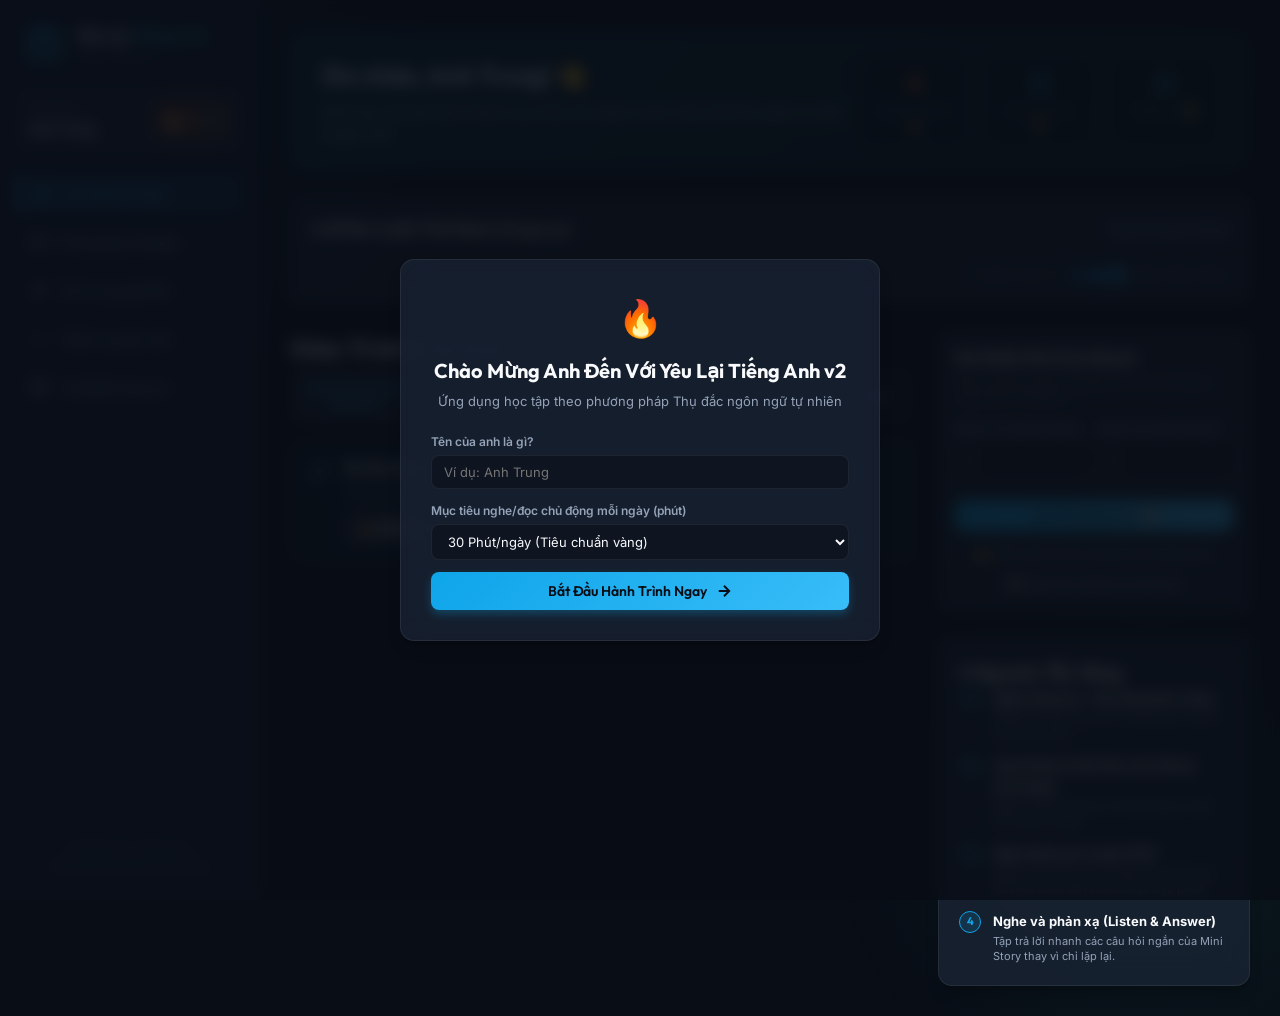
==== app.html @ e6000572 "Feat: link study timer with Facebook auto-posting via Graph API" ====
<!DOCTYPE html>
<html lang="vi">
<head>
    <meta charset="UTF-8">
    <meta name="viewport" content="width=device-width, initial-scale=1.0">
    <title>Yêu Lại Tiếng Anh v2 — Cổng Học Tập Thụ Đắc Ngôn Ngữ</title>
    <meta name="description" content="Chinh phục tiếng Anh bằng phương pháp thụ đắc tự nhiên qua truyện đọc tương tác và rèn luyện thói quen mỗi ngày.">
    
    <!-- Google Fonts -->
    <link rel="preconnect" href="https://fonts.googleapis.com">
    <link rel="preconnect" href="https://fonts.gstatic.com" crossorigin>
    <link href="https://fonts.googleapis.com/css2?family=Inter:wght@300;400;500;600;700&family=Outfit:wght@300;400;500;600;700;800;900&family=Plus+Jakarta+Sans:wght@300;400;500;600;700;800&display=swap" rel="stylesheet">
    
    <!-- App Stylesheet -->
    <link rel="stylesheet" href="app.css">
</head>
<body class="dark-theme">

    <!-- ======================================================================= -->
    <!-- 1. SETUP / WELCOME MODAL (For first-time users)                         -->
    <!-- ======================================================================= -->
    <div id="modal-welcome" class="modal-overlay hidden">
        <div class="modal-card glass-card animate-fade-in">
            <div class="modal-header">
                <span class="modal-icon">🔥</span>
                <h2>Chào Mừng Anh Đến Với Yêu Lại Tiếng Anh v2</h2>
                <p>Ứng dụng học tập theo phương pháp Thụ đắc ngôn ngữ tự nhiên</p>
            </div>
            <div class="modal-body">
                <form id="welcome-form">
                    <div class="form-group">
                        <label for="welcome-name" class="form-label">Tên của anh là gì?</label>
                        <input type="text" id="welcome-name" class="form-input" placeholder="Ví dụ: Anh Trung" required>
                    </div>
                    <div class="form-group">
                        <label for="welcome-goal" class="form-label">Mục tiêu nghe/đọc chủ động mỗi ngày (phút)</label>
                        <select id="welcome-goal" class="form-input">
                            <option value="15">15 Phút/ngày (Khởi đầu)</option>
                            <option value="30" selected>30 Phút/ngày (Tiêu chuẩn vàng)</option>
                            <option value="45">45 Phút/ngày (Nỗ lực cao)</option>
                            <option value="60">60 Phút/ngày (Bứt phá)</option>
                        </select>
                    </div>
                    <button type="submit" class="btn btn-primary btn-full-width">
                        <span>Bắt Đầu Hành Trình Ngay</span>
                        <svg width="18" height="18" viewBox="0 0 24 24" fill="none" stroke="currentColor" stroke-width="2.5"><path d="M5 12h14M12 5l7 7-7 7"/></svg>
                    </button>
                </form>
            </div>
        </div>
    </div>

    <!-- ======================================================================= -->
    <!-- 2. MAIN APP LAYOUT                                                      -->
    <!-- ======================================================================= -->
    <div id="app-layout" class="app-layout">
        
        <!-- SIDEBAR NAVIGATION -->
        <aside class="app-sidebar">
            <div class="sidebar-brand">
                <div class="brand-logo">
                    <svg width="28" height="28" viewBox="0 0 24 24" fill="none" stroke="currentColor" stroke-width="2" stroke-linecap="round" stroke-linejoin="round"><path d="M4 19.5v-15A2.5 2.5 0 0 1 6.5 2H20v20H6.5a2.5 2.5 0 0 1-2.5-2.5Z"/><path d="M6 6h10"/><path d="M6 10h10"/></svg>
                </div>
                <div class="brand-info">
                    <h1 class="brand-title">Yêu Lại <span class="gradient-text">Tiếng Anh</span></h1>
                    <p class="brand-subtitle">Public Edition</p>
                </div>
            </div>

            <!-- Profile Widget in Sidebar -->
            <div class="sidebar-profile-card">
                <div class="profile-info">
                    <span class="user-greeting">Chào anh,</span>
                    <span class="user-name" id="sidebar-user-name">Anh Trung</span>
                </div>
                <div class="sidebar-streak-badge" id="sidebar-streak-container">
                    <span class="streak-icon">🔥</span>
                    <span class="streak-val" id="sidebar-streak-val">0</span>
                    <span class="streak-lbl">ngày</span>
                </div>
            </div>

            <nav class="sidebar-menu">
                <a href="#" class="menu-item active" data-target="screen-dashboard">
                    <svg width="18" height="18" viewBox="0 0 24 24" fill="none" stroke="currentColor" stroke-width="2"><rect width="7" height="9" x="3" y="3" rx="1"/><rect width="7" height="5" x="14" y="3" rx="1"/><rect width="7" height="9" x="14" y="12" rx="1"/><rect width="7" height="5" x="3" y="16" rx="1"/></svg>
                    <span>Lộ trình học tập</span>
                </a>
                <a href="#" class="menu-item" data-target="screen-reader" id="menu-item-reader">
                    <svg width="18" height="18" viewBox="0 0 24 24" fill="none" stroke="currentColor" stroke-width="2"><path d="M2 3h6a4 4 0 0 1 4 4v14a3 3 0 0 0-3-3H2z"/><path d="M22 3h-6a4 4 0 0 0-4 4v14a3 3 0 0 1 3-3h7z"/></svg>
                    <span>Phòng đọc & Nghe</span>
                </a>
                <a href="#" class="menu-item" data-target="screen-srs">
                    <svg width="18" height="18" viewBox="0 0 24 24" fill="none" stroke="currentColor" stroke-width="2"><path d="m12 3-1.912 5.886H3.874l4.896 3.56L6.857 18.33 12 14.77l5.143 3.56-1.913-5.885 4.896-3.56h-6.214Z"/></svg>
                    <span>Ôn từ vựng (SRS)</span>
                    <span class="badge-count hidden" id="vocab-review-badge">0</span>
                </a>
                <a href="#" class="menu-item" data-target="screen-import">
                    <svg width="18" height="18" viewBox="0 0 24 24" fill="none" stroke="currentColor" stroke-width="2"><path d="M12 5v14M5 12h14"/></svg>
                    <span>Thêm truyện mới</span>
                </a>
                <a href="#" class="menu-item" data-target="screen-settings">
                    <svg width="18" height="18" viewBox="0 0 24 24" fill="none" stroke="currentColor" stroke-width="2"><circle cx="12" cy="12" r="3"/><path d="M19.4 15a1.65 1.65 0 0 0 .33 1.82l.06.06a2 2 0 1 1-2.83 2.83l-.06-.06a1.65 1.65 0 0 0-1.82-.33 1.65 1.65 0 0 0-1 1.51V21a2 2 0 0 1-4 0v-.09A1.65 1.65 0 0 0 9 19.4a1.65 1.65 0 0 0-1.82.33l-.06.06a2 2 0 1 1-2.83-2.83l.06-.06a1.65 1.65 0 0 0 .33-1.82 1.65 1.65 0 0 0-1.51-1H3a2 2 0 0 1 0-4h.09A1.65 1.65 0 0 0 4.6 9a1.65 1.65 0 0 0-.33-1.82l-.06-.06a2 2 0 1 1 2.83-2.83l.06.06a1.65 1.65 0 0 0 1.82.33H9a1.65 1.65 0 0 0 1-1.51V3a2 2 0 0 1 4 0v.09a1.65 1.65 0 0 0 1 1.51 1.65 1.65 0 0 0 1.82-.33l.06-.06a2 2 0 1 1 2.83 2.83l-.06.06a1.65 1.65 0 0 0-.33 1.82V9a1.65 1.65 0 0 0 1.51 1H21a2 2 0 0 1 0 4h-.09a1.65 1.65 0 0 0-1.51 1z"/></svg>
                    <span>Cài đặt & Sao lưu</span>
                </a>
            </nav>
            
            <div class="sidebar-footer">
                <p>© 2026 Yêu Lại Tiếng Anh</p>
                <p>Phương pháp Krashen & AJ Hoge</p>
            </div>
        </aside>

        <!-- MAIN MAIN CONTENT VIEWPORT -->
        <main class="app-main">
            
            <!-- ======================================================================= -->
            <!-- TAB: SCREEN DASHBOARD                                                  -->
            <!-- ======================================================================= -->
            <section id="screen-dashboard" class="app-screen">
                <!-- Welcome Banner -->
                <div class="dashboard-banner">
                    <div class="banner-text">
                        <h2>Xin chào, <span id="banner-user-name">Anh Trung</span>! 👋</h2>
                        <p>Hôm nay anh đã hoàn thành mục tiêu rèn luyện chưa? Hãy bắt đầu nghe và đọc truyện nhé.</p>
                    </div>
                    <div class="banner-stats">
                        <div class="banner-stat-box">
                            <span class="stat-num" id="dash-streak-val">0</span>
                            <span class="stat-lbl">Streak Hiện Tại 🔥</span>
                        </div>
                        <div class="banner-stat-box">
                            <span class="stat-num" id="dash-longest-streak">0</span>
                            <span class="stat-lbl">Kỷ Lục Chuỗi 🏆</span>
                        </div>
                        <div class="banner-stat-box">
                            <span class="stat-num" id="dash-vocab-total">0</span>
                            <span class="stat-lbl">Từ Đã Lưu ⭐</span>
                        </div>
                    </div>
                </div>

                <!-- Heatmap grid contribution -->
                <div class="glass-card heatmap-card">
                    <div class="card-header">
                        <h3 class="card-title">Lưới Rèn Luyện Thói Quen <small>(30 ngày qua)</small></h3>
                        <div class="heatmap-summary" id="heatmap-summary-text">Học tích lũy: 0 phút</div>
                    </div>
                    <div class="heatmap-container">
                        <div class="heatmap-grid" id="heatmap-grid-root">
                            <!-- 30 days rendered dynamically -->
                        </div>
                        <div class="heatmap-legend">
                            <span>Ít nghe / Less</span>
                            <div class="legend-box lvl-0"></div>
                            <div class="legend-box lvl-1"></div>
                            <div class="legend-box lvl-2"></div>
                            <div class="legend-box lvl-3"></div>
                            <span>Nghe nhiều / More</span>
                        </div>
                    </div>
                </div>

                <div class="dashboard-split-layout">
                    <!-- Curriculum List Column -->
                    <div class="curriculum-container">
                        <div class="section-title-wrapper">
                            <h2 class="section-title">Giáo Trình Của Anh</h2>
                        </div>
                        
                        <!-- Tabs switcher for curriculum -->
                        <div class="curriculum-tabs">
                            <button class="tab-btn active" data-tab="tab-ministory">Mini Stories (20 bài học)</button>
                            <button class="tab-btn" data-tab="tab-level1">Effortless Level 1</button>
                            <button class="tab-btn" data-tab="tab-power">Power English</button>
                            <button class="tab-btn" data-tab="tab-bookworms">Oxford Bookworms</button>
                            <button class="tab-btn" data-tab="tab-custom">Bài Tự Thêm</button>
                        </div>

                        <!-- Tab Content: Mini Stories -->
                        <div id="tab-ministory" class="curriculum-tab-content active">
                            <div class="info-alert">
                                <span class="alert-icon">🎵</span>
                                <div class="alert-body">
                                    <h4>Tài liệu Mini Stories Cơ bản (5 bài đầu)</h4>
                                    <p>Tải trọn bộ file nghe chính thức hoặc nghe playlist online:</p>
                                    <div class="alert-actions" style="margin-top: 8px; display: flex; gap: 8px;">
                                        <a href="https://drive.google.com/drive/folders/11wb0_GS9Hrpa-W4zCFWnxLv69PbQ86Dd" target="_blank" class="btn btn-secondary btn-sm">📥 Tải tài liệu (Drive)</a>
                                        <a href="https://www.youtube.com/playlist?list=PLzdMWtEjIEOIRHp5v7WpntG-Qt3EpfC5n" target="_blank" class="btn btn-secondary btn-sm">🎥 Nghe Online (YouTube)</a>
                                    </div>
                                </div>
                            </div>
                            <div class="lessons-list" id="ministory-lessons-root">
                                <!-- Rendered dynamically by JS -->
                            </div>
                        </div>

                        <!-- Tab Content: Effortless Level 1 -->
                        <div id="tab-level1" class="curriculum-tab-content">
                            <div class="info-alert">
                                <span class="alert-icon">💡</span>
                                <div class="alert-body">
                                    <h4>Tài Liệu Effortless English Level 1 (8 Bài)</h4>
                                    <p>Học sau khi hoàn thành 5 bài Mini Stories. Tải tài liệu chính thức về máy:</p>
                                    <div class="alert-actions" style="margin-top: 8px;">
                                        <a href="https://drive.google.com/drive/folders/0BxFxjqD8nHVFfmxBRWswY3h0Z1d4MEZkR1ZPa090bE40a0Jod29rS1hONHk4c3pFeVVnMmc?resourcekey=0-EOF64mS1V88p8Xg7-DXibg" target="_blank" class="btn btn-secondary btn-sm">📥 Tải tài liệu (Drive)</a>
                                    </div>
                                </div>
                            </div>
                            <div class="lessons-list" id="level1-lessons-root">
                                <!-- Custom lessons with category "level1" -->
                            </div>
                        </div>

                        <!-- Tab Content: Power English -->
                        <div id="tab-power" class="curriculum-tab-content">
                            <div class="info-alert">
                                <span class="alert-icon">🚀</span>
                                <div class="alert-body">
                                    <h4>Tài Liệu Power English (Nâng Cao)</h4>
                                    <p>Phương pháp nâng cao của TS. A.J Hoge. Tải tài liệu về máy:</p>
                                    <div class="alert-actions" style="margin-top: 8px;">
                                        <a href="https://drive.google.com/drive/folders/0BxFxjqD8nHVFfkRSX3lBWWd3SlBXcVc5N2NuSVN4VWxTZnI3T2JIM2pUalpOcS1YcE9jbXM?resourcekey=0-IDXIG7lYY81VtgErxYeoGw" target="_blank" class="btn btn-secondary btn-sm">📥 Tải tài liệu (Drive)</a>
                                    </div>
                                </div>
                            </div>
                            <div class="lessons-list" id="power-lessons-root">
                                <!-- Custom lessons with category "power" -->
                            </div>
                        </div>

                        <!-- Tab Content: Oxford Bookworms -->
                        <div id="tab-bookworms" class="curriculum-tab-content">
                            <div class="info-alert emerald">
                                <span class="alert-icon">📚</span>
                                <div class="alert-body">
                                    <h4>Lộ trình Oxford Bookworms (Starter -> Stage 6)</h4>
                                    <p>Mỗi ngày đọc sách ~30 phút. Đọc hiểu nghĩa 100% -> nghe lại kết hợp nhìn chữ đạt 90% -> chuyển truyện mới. Anh có thể truy cập bảng tính đầy đủ của lớp hoặc tự dán truyện vào để tra cứu nhanh.</p>
                                    <div class="alert-actions">
                                        <a href="https://docs.google.com/spreadsheets/d/11UTJLQIuKvhg-BsPZe4dBKd4JqHQHw5T6WqCl8LxkCw" target="_blank" class="btn btn-secondary btn-sm">📊 Mở Bảng Tính Sách Bookworms</a>
                                    </div>
                                </div>
                            </div>
                            <div class="lessons-list" id="bookworms-lessons-root">
                                <!-- Custom lessons with category "bookworm" -->
                            </div>
                        </div>

                        <!-- Tab Content: Custom -->
                        <div id="tab-custom" class="curriculum-tab-content">
                            <div class="lessons-list" id="custom-lessons-root">
                                <!-- Custom lessons with category "custom" -->
                                <div class="empty-state">
                                    <p>Chưa có truyện tự thêm nào. Hãy nhấn Tab "Thêm truyện mới" ở menu bên trái để bổ sung câu chuyện yêu thích của anh.</p>
                                </div>
                            </div>
                        </div>
                    </div>

                    <!-- Quick widgets Column -->
                    <div class="widgets-container">
                        <!-- Direct Checkin Widget -->
                        <div class="glass-card widget-card">
                            <h3 class="card-title">Ghi Nhận Phút Học Nhanh</h3>
                            <p class="card-subtitle">Điền số phút nghe thụ động hôm nay (khi gym, chạy bộ, di chuyển...)</p>
                            <form id="quick-checkin-form" class="quick-form">
                                <div class="form-row">
                                    <div class="form-group">
                                        <label for="checkin-active" class="form-label">Nghe chủ động (phút)</label>
                                        <input type="number" id="checkin-active" class="form-input" min="0" value="0">
                                    </div>
                                    <div class="form-group">
                                        <label for="checkin-passive" class="form-label">Nghe thụ động (phút)</label>
                                        <input type="number" id="checkin-passive" class="form-input" min="0" value="0">
                                    </div>
                                </div>
                                <button type="submit" class="btn btn-primary btn-full-width btn-sm">Lưu Thời Gian Học 💾</button>
                            </form>
                            <div class="fb-diary-wrapper" style="text-align: center; margin-top: 14px; display: flex; flex-direction: column; gap: 8px; align-items: center;">
                                <a id="dash-fb-diary-link" href="https://facebook.com" target="_blank" class="fb-diary-link" style="color: var(--text-secondary); font-size: 12px; text-decoration: none; display: inline-flex; align-items: center; gap: 4px; transition: var(--transition);">
                                    <span>✍️ Viết nhật ký thủ công trên Facebook</span>
                                    <svg width="12" height="12" viewBox="0 0 24 24" fill="none" stroke="currentColor" stroke-width="2.5"><path d="M18 13v6a2 2 0 0 1-2 2H5a2 2 0 0 1-2-2V8a2 2 0 0 1 2-2h6M15 3h6v6M10 14 21 3"/></svg>
                                </a>
                                <button type="button" class="btn btn-ghost btn-sm" id="btn-post-fb-diary" style="font-size: 11px; padding: 4px 10px; display: inline-flex; align-items: center; gap: 4px; border: 1px dashed var(--border-card);">
                                    <span>📢 Đăng nhanh nhật ký lên Facebook</span>
                                </button>
                                <div id="fb-diary-status" style="font-size: 11px; color: var(--emerald); margin-top: 2px;" class="hidden"></div>
                            </div>
                        </div>

                        <!-- 4 Gold Rules Effortless English -->
                        <div class="glass-card rules-card">
                            <h3 class="card-title">4 Nguyên Tắc Vàng</h3>
                            <ul class="gold-rules-list">
                                <li>
                                    <span class="rule-num">1</span>
                                    <div>
                                        <strong>Nghe bằng tai - Nói bằng bản năng</strong>
                                        <p>Để đôi tai làm việc chính, không học vẹt từ ngữ pháp giấy.</p>
                                    </div>
                                </li>
                                <li>
                                    <span class="rule-num">2</span>
                                    <div>
                                        <strong>Lặp đi lặp lại để thấm sâu (Deep Learning)</strong>
                                        <p>Nghe 1 bài tối thiểu 10-20 lần/ngày và liên tục trong 7 ngày.</p>
                                    </div>
                                </li>
                                <li>
                                    <span class="rule-num">3</span>
                                    <div>
                                        <strong>Ngữ pháp qua truyện POV</strong>
                                        <p>Nghe cùng một câu chuyện được kể ở các thì khác nhau để tự cảm nhận ngữ pháp.</p>
                                    </div>
                                </li>
                                <li>
                                    <span class="rule-num">4</span>
                                    <div>
                                        <strong>Nghe và phản xạ (Listen & Answer)</strong>
                                        <p>Tập trả lời nhanh các câu hỏi ngắn của Mini Story thay vì chỉ lặp lại.</p>
                                    </div>
                                </li>
                            </ul>
                        </div>
                    </div>
                </div>
            </section>

            <!-- ======================================================================= -->
            <!-- TAB: SCREEN READER (Active Reading and Audio Playing)                   -->
            <!-- ======================================================================= -->
            <section id="screen-reader" class="app-screen hidden">
                <div class="reader-header">
                    <button class="btn-back" id="reader-btn-back">
                        <svg width="20" height="20" viewBox="0 0 24 24" fill="none" stroke="currentColor" stroke-width="2.5"><path d="m15 18-6-6 6-6"/></svg>
                        <span>Quay lại lộ trình</span>
                    </button>
                    <div class="reader-title-info">
                        <span class="reader-category-badge" id="reader-lesson-category">Mini Story</span>
                        <h2 id="reader-lesson-title">Câu chuyện học tập</h2>
                    </div>
                    <div class="reader-timer-badge" id="reader-timer-badge">
                        <span class="timer-icon">⏱️</span>
                        <span class="timer-text" id="reader-timer-text">Đang học: 0m</span>
                    </div>
                </div>

                <div class="reader-split-layout">
                    <!-- Left: Reader and Audio Controls -->
                    <div class="reader-main-container">
                        <!-- Custom Audio Source Selection -->
                        <div class="glass-card audio-source-card">
                            <div class="source-header">
                                <span class="source-label">🎵 Tệp âm thanh bài học:</span>
                                <span class="source-status" id="audio-source-status">Trình phát sẵn sàng (TTS)</span>
                            </div>
                            <div class="source-buttons">
                                <label class="btn btn-secondary btn-sm file-input-label">
                                    <span>Chọn file MP3 từ máy của anh</span>
                                    <input type="file" id="audio-file-input" accept="audio/*" style="display:none;">
                                </label>
                                <span class="source-separator">hoặc</span>
                                <button class="btn btn-ghost btn-sm" id="btn-use-tts">Dùng Giọng AI Trình duyệt (TTS) 🔊</button>
                            </div>
                            <div class="file-name-display hidden" id="mp3-file-name">Chưa nạp file MP3 local</div>
                        </div>

                        <!-- Real Audio Player element -->
                        <audio id="main-audio-element" style="display:none;"></audio>

                        <!-- YouTube Player Section (Tự động hiển thị nếu bài học có youtubeId) -->
                        <div class="glass-card youtube-player-card hidden" id="youtube-player-card" style="padding: 10px; margin-bottom: 0;">
                            <div class="youtube-player-wrapper" style="position: relative; padding-bottom: 56.25%; height: 0; overflow: hidden; border-radius: var(--radius-sm); border: 1px solid var(--border-card);">
                                <div id="yt-player" style="position: absolute; top: 0; left: 0; width: 100%; height: 100%; border: none;"></div>
                            </div>
                        </div>

                        <!-- Stylized Audio Player Bar -->
                        <div class="glass-card custom-player-card">
                            <div class="player-controls-row">
                                <button class="player-btn" id="player-btn-play">
                                    <!-- Play SVG -->
                                    <svg id="play-icon" width="24" height="24" viewBox="0 0 24 24" fill="currentColor"><path d="M8 5v14l11-7z"/></svg>
                                    <!-- Pause SVG (hidden initially) -->
                                    <svg id="pause-icon" class="hidden" width="24" height="24" viewBox="0 0 24 24" fill="currentColor"><path d="M6 19h4V5H6v14zm8-14v14h4V5h-4z"/></svg>
                                </button>
                                
                                <div class="player-progress-area">
                                    <span class="player-time" id="player-time-current">00:00</span>
                                    <input type="range" id="player-seek-slider" class="player-slider" min="0" max="100" value="0">
                                    <span class="player-time" id="player-time-duration">00:00</span>
                                </div>
                                
                                <div class="player-speed-area">
                                    <label for="player-speed-select">Tốc độ:</label>
                                    <select id="player-speed-select" class="speed-select">
                                        <option value="0.8">0.8x</option>
                                        <option value="1.0" selected>1.0x</option>
                                        <option value="1.2">1.2x</option>
                                        <option value="1.5">1.5x</option>
                                    </select>
                                </div>

                                <div class="shadowing-mode-toggle">
                                    <label class="toggle-switch">
                                        <input type="checkbox" id="shadow-loop-checkbox">
                                        <span class="slider round"></span>
                                    </label>
                                    <span class="toggle-lbl">Lặp câu 🔁</span>
                                </div>
                            </div>
                        </div>

                        <!-- Interactive Reading Pane -->
                        <div class="glass-card active-reader-card">
                            <div class="reader-text-container" id="reader-text-root">
                                <!-- Interactive span words injected here -->
                                Chọn một bài học để bắt đầu đọc và tra cứu.
                            </div>
                        </div>

                        <!-- Q&A POV panel for Mini Stories -->
                        <div class="glass-card qa-interactive-card hidden" id="reader-qa-card">
                            <h3 class="card-title">Luyện Phản Xạ: Hỏi & Đáp (POV / Q&A)</h3>
                            <p class="card-subtitle">Hãy nghe câu hỏi, trả lời to thành tiếng, sau đó bấm xem đáp án để kiểm tra.</p>
                            <div class="qa-list" id="reader-qa-list">
                                <!-- Q&A rows injected here -->
                            </div>
                        </div>
                    </div>

                    <!-- Right: Study Steps Sidebar -->
                    <div class="reader-steps-container">
                        <div class="glass-card steps-card">
                            <h3 class="card-title">8 Bước Thụ Đắc Phản Xạ</h3>
                            <p class="card-subtitle">Đánh dấu tích để lưu lại bước học của bài này hôm nay:</p>
                            <ul class="steps-progress-list" id="steps-checklist-root">
                                <li data-step="1">
                                    <label class="step-checkbox-wrapper">
                                        <input type="checkbox" name="study-step" value="1">
                                        <span class="step-checkbox-custom"></span>
                                        <div>
                                            <strong>Bước 1: Hiểu 100% văn bản</strong>
                                            <p>Đọc tra cứu hết từ mới, hiểu toàn bộ cốt truyện.</p>
                                        </div>
                                    </label>
                                </li>
                                <li data-step="2">
                                    <label class="step-checkbox-wrapper">
                                        <input type="checkbox" name="study-step" value="2">
                                        <span class="step-checkbox-custom"></span>
                                        <div>
                                            <strong>Bước 2: Nghe + Nhìn văn bản</strong>
                                            <p>Vừa nghe vừa nhìn chữ để khớp âm thanh với mặt chữ (2-3 lần).</p>
                                        </div>
                                    </label>
                                </li>
                                <li data-step="3">
                                    <label class="step-checkbox-wrapper">
                                        <input type="checkbox" name="study-step" value="3">
                                        <span class="step-checkbox-custom"></span>
                                        <div>
                                            <strong>Bước 3: Chỉ nghe - Không nhìn</strong>
                                            <p>Nhắm mắt nghe, đảm bảo tai hiểu 100% không cần dịch.</p>
                                        </div>
                                    </label>
                                </li>
                                <li data-step="4">
                                    <label class="step-checkbox-wrapper">
                                        <input type="checkbox" name="study-step" value="4">
                                        <span class="step-checkbox-custom"></span>
                                        <div>
                                            <strong>Bước 4: Trả lời phản xạ từ đơn</strong>
                                            <p>Nghe câu hỏi Mini Story, trả lời nhanh Yes/No/1 từ.</p>
                                        </div>
                                    </label>
                                </li>
                                <li data-step="5">
                                    <label class="step-checkbox-wrapper">
                                        <input type="checkbox" name="study-step" value="5">
                                        <span class="step-checkbox-custom"></span>
                                        <div>
                                            <strong>Bước 5: Trả lời đầy đủ câu</strong>
                                            <p>Nói câu dài hơn, phản xạ không cần dịch trong đầu.</p>
                                        </div>
                                    </label>
                                </li>
                                <li data-step="6">
                                    <label class="step-checkbox-wrapper">
                                        <input type="checkbox" name="study-step" value="6">
                                        <span class="step-checkbox-custom"></span>
                                        <div>
                                            <strong>Bước 6: Luyện tốc độ cao (1.25x - 1.5x)</strong>
                                            <p>Tăng tốc độ phát audio, rèn luyện não bộ phản ứng nhanh.</p>
                                        </div>
                                    </label>
                                </li>
                                <li data-step="7">
                                    <label class="step-checkbox-wrapper">
                                        <input type="checkbox" name="study-step" value="7">
                                        <span class="step-checkbox-custom"></span>
                                        <div>
                                            <strong>Bước 7: Kể lại truyện & Quay video</strong>
                                            <p>Quay video/ghi âm kể lại truyện và lưu link nộp bài.</p>
                                        </div>
                                    </label>
                                </li>
                                <li data-step="8">
                                    <label class="step-checkbox-wrapper">
                                        <input type="checkbox" name="study-step" value="8">
                                        <span class="step-checkbox-custom"></span>
                                        <div>
                                            <strong>Bước 8: Ôn lại bài cũ & Qua bài mới</strong>
                                            <p>Sau 7 ngày học sâu, chuyển bài mới và đưa bài cũ vào playlist ôn.</p>
                                        </div>
                                    </label>
                                </li>
                            </ul>

                            <!-- Step 7 submission URL -->
                            <div class="step-7-submission hidden" id="step-7-url-box">
                                <label for="step-7-url" class="form-label">Link nộp bài (Video Drive/Youtube):</label>
                                <input type="url" id="step-7-url" class="form-input form-input-sm" placeholder="Dán link bài tập của anh tại đây">
                                <button type="button" class="btn btn-secondary btn-sm" style="margin-top: 5px; width: 100%;" id="btn-save-step7">Lưu link nộp bài 🔗</button>
                            </div>
                        </div>
                    </div>
                </div>
            </section>

            <!-- ======================================================================= -->
            <!-- TAB: SCREEN SRS FLASHCARDS                                             -->
            <!-- ======================================================================= -->
            <section id="screen-srs" class="app-screen hidden">
                <div class="section-title-wrapper">
                    <h2 class="section-title">Kho Ôn Tập Từ Vựng (Spaced Repetition System)</h2>
                </div>

                <!-- Leitner Box stats -->
                <div class="srs-box-stats-row">
                    <div class="srs-stat-card glass-card">
                        <span class="box-num text-sky">Hộp 1</span>
                        <span class="box-lbl">Học hàng ngày</span>
                        <span class="box-count" id="srs-count-box1">0</span>
                    </div>
                    <div class="srs-stat-card glass-card">
                        <span class="box-num text-emerald">Hộp 2</span>
                        <span class="box-lbl">Ôn mỗi 3 ngày</span>
                        <span class="box-count" id="srs-count-box2">0</span>
                    </div>
                    <div class="srs-stat-card glass-card">
                        <span class="box-num text-orange">Hộp 3</span>
                        <span class="box-lbl">Ôn mỗi 7 ngày</span>
                        <span class="box-count" id="srs-count-box3">0</span>
                    </div>
                </div>

                <!-- Flashcard Interaction Area -->
                <div class="flashcard-container">
                    <div class="flashcard-card-wrapper" id="flashcard-card-element">
                        <div class="flashcard-face flashcard-front">
                            <span class="flashcard-word-title" id="flashcard-word">expensive</span>
                            <div class="flashcard-audio-trigger" id="flashcard-audio-btn">
                                <span>Phát âm</span> 🔊
                            </div>
                            <p class="flashcard-context" id="flashcard-context">Carlos buys a new car. It's a very <span class="hidden-word">____</span> car.</p>
                            <span class="click-hint">Chạm vào thẻ để lật xem nghĩa 💡</span>
                        </div>
                        <div class="flashcard-face flashcard-back">
                            <span class="flashcard-definition" id="flashcard-definition">Đắt đỏ, tốn kém</span>
                            <p class="flashcard-translation-title">Nghĩa tiếng Việt</p>
                            
                            <div class="active-recall-buttons">
                                <button class="btn btn-danger" id="srs-btn-forgot">
                                    <span>Quên (Hộp 1)</span> ❌
                                </button>
                                <button class="btn btn-success" id="srs-btn-remember">
                                    <span>Nhớ (Tăng cấp)</span> ✅
                                </button>
                            </div>
                        </div>
                    </div>
                    
                    <div class="flashcard-empty-state hidden" id="flashcard-empty-element">
                        <span class="empty-icon">🎉</span>
                        <h3>Tuyệt vời! Không còn từ vựng nào cần ôn hôm nay.</h3>
                        <p>Hãy quay lại phòng đọc để tích lũy thêm từ mới hoặc quay lại vào ngày mai.</p>
                    </div>
                </div>
            </section>

            <!-- ======================================================================= -->
            <!-- TAB: SCREEN IMPORT (Create new custom stories)                         -->
            <!-- ======================================================================= -->
            <section id="screen-import" class="app-screen hidden">
                <div class="section-title-wrapper">
                    <h2 class="section-title">Nhập Câu Chuyện Mới Của Anh</h2>
                </div>

                <div class="glass-card form-card">
                    <form id="import-lesson-form">
                        <div class="form-row split-2">
                            <div class="form-group">
                                <label for="import-title" class="form-label">Tiêu đề truyện/bài viết <span class="required">*</span></label>
                                <input type="text" id="import-title" class="form-input" placeholder="Ví dụ: A Kiss - Level 1" required>
                            </div>
                            <div class="form-group">
                                <label for="import-category" class="form-label">Chuyên mục giáo trình <span class="required">*</span></label>
                                <select id="import-category" class="form-input" required>
                                    <option value="ministory">Mini Stories (A.J. Hoge)</option>
                                    <option value="level1">Effortless English Level 1</option>
                                    <option value="bookworm">Oxford Bookworms</option>
                                    <option value="custom" selected>Bài Tự Học Khác</option>
                                </select>
                            </div>
                        </div>

                        <div class="form-group">
                            <label for="import-audio-url" class="form-label">Link Audio online (Tùy chọn)</label>
                            <input type="url" id="import-audio-url" class="form-input" placeholder="Dán link file MP3 online nếu có. Hoặc anh có thể nạp file MP3 local tại phòng đọc.">
                        </div>

                        <div class="form-group">
                            <label for="import-content" class="form-label">Nội dung tiếng Anh của bài học <span class="required">*</span></label>
                            <textarea id="import-content" class="form-input form-textarea" placeholder="Dán đoạn văn tiếng Anh của câu chuyện hoặc bài đọc tại đây..." required></textarea>
                        </div>

                        <div class="form-group">
                            <label for="import-dictionary" class="form-label">Từ điển tra cứu nhanh (Mỗi dòng một từ, định dạng: `từ: nghĩa` - Tùy chọn)</label>
                            <textarea id="import-dictionary" class="form-input form-textarea-small" placeholder="Ví dụ:&#10;expensive: đắt đỏ&#10;sidewalk: vỉa hè&#10;ignore: phớt lờ"></textarea>
                        </div>

                        <button type="submit" class="btn btn-primary">Lưu Truyện & Bắt Đầu Học 🚀</button>
                    </form>
                </div>
            </section>

            <!-- ======================================================================= -->
            <!-- TAB: SCREEN SETTINGS (Settings and Import/Export backup)                -->
            <!-- ======================================================================= -->
            <section id="screen-settings" class="app-screen hidden">
                <div class="section-title-wrapper">
                    <h2 class="section-title">Cài Đặt Hệ Thống & Sao Lưu Dữ Liệu</h2>
                </div>

                <!-- User profile settings -->
                <div class="glass-card settings-card">
                    <h3>Cấu Hình Cá Nhân</h3>
                    <form id="settings-profile-form" class="settings-form">
                        <div class="form-row split-2">
                            <div class="form-group">
                                <label for="settings-name" class="form-label">Họ và tên của anh</label>
                                <input type="text" id="settings-name" class="form-input" value="Anh Trung">
                            </div>
                            <div class="form-group">
                                <label for="settings-goal" class="form-label">Mục tiêu học mỗi ngày (phút)</label>
                                <input type="number" id="settings-goal" class="form-input" min="5" value="30">
                            </div>
                        </div>
                        <div class="form-group" style="margin-bottom: 15px;">
                            <label for="settings-fb" class="form-label">Link viết nhật ký Facebook (Cá nhân hoặc Nhóm)</label>
                            <input type="url" id="settings-fb" class="form-input" placeholder="Ví dụ: https://facebook.com/groups/your-group">
                        </div>
                        <div class="form-row split-2" style="margin-bottom: 15px;">
                            <div class="form-group">
                                <label for="settings-fb-token" class="form-label">Facebook Access Token (Đăng tự động)</label>
                                <input type="password" id="settings-fb-token" class="form-input" placeholder="Page Access Token của anh">
                            </div>
                            <div class="form-group">
                                <label for="settings-fb-pageid" class="form-label">Facebook Page ID (Đăng tự động)</label>
                                <input type="text" id="settings-fb-pageid" class="form-input" placeholder="Ví dụ: 1021254441061691">
                            </div>
                        </div>
                        <div class="form-group" style="margin-bottom: 15px; display: flex; align-items: center; gap: 8px;">
                            <input type="checkbox" id="settings-fb-autopost" style="width: 18px; height: 18px; cursor: pointer;">
                            <label for="settings-fb-autopost" class="form-label" style="margin-bottom: 0; cursor: pointer;">Tự động đăng nhật ký lên Facebook khi đạt mục tiêu hoặc check-in 🚀</label>
                        </div>
                        <button type="submit" class="btn btn-primary btn-sm">Lưu Cấu Hình 💾</button>
                    </form>
                </div>

                <!-- Vacation days management widget -->
                <div class="glass-card settings-card">
                    <h3>Quản Lý Ngày Nghỉ Phép (Vacation Days)</h3>
                    <p class="card-subtitle">Theo nội quy Notion, anh được phép nghỉ tối đa 3 ngày/tháng để không bị nộp phạt 50K/ngày nếu có việc bận.</p>
                    <div class="vacation-status-row">
                        <div class="vacation-days-left">
                            Số ngày nghỉ phép còn lại tháng này: <strong id="settings-vacation-days">3</strong> ngày
                        </div>
                        <button type="button" class="btn btn-secondary btn-sm" id="btn-use-vacation">Xin Nghỉ Học Hôm Nay 🏖️</button>
                    </div>
                </div>

                <!-- Backup and Restore (Public releases essentials) -->
                <div class="glass-card settings-card">
                    <h3>Sao Lưu Dữ Liệu Học Tập (Backup & Restore)</h3>
                    <p class="card-subtitle">Ứng dụng hoạt động hoàn toàn offline. Nhấn Xuất Dữ Liệu để tải file sao lưu JSON về máy. Nhập dữ liệu khi anh học trên thiết bị khác để đồng bộ Streak và Từ vựng.</p>
                    
                    <div class="backup-actions-row">
                        <div class="backup-action-box">
                            <h4>1. Xuất Dữ Liệu</h4>
                            <p>Tải xuống toàn bộ lịch sử học tập, streak và từ vựng.</p>
                            <button type="button" class="btn btn-secondary" id="btn-export-data">Xuất file dữ liệu JSON 📥</button>
                        </div>
                        
                        <div class="backup-action-box">
                            <h4>2. Nhập Dữ Liệu</h4>
                            <p>Tải lên file JSON để khôi phục tiến trình học tập của anh.</p>
                            <label class="btn btn-danger file-input-label" style="display: inline-block; width: auto;">
                                <span>Chọn file khôi phục dữ liệu 📤</span>
                                <input type="file" id="import-data-file" accept=".json" style="display:none;">
                            </label>
                        </div>
                    </div>
                </div>
            </section>
        </main>
    </div>

    <!-- Bong bóng tooltip tra từ (Injected globally in body) -->
    <div class="global-tooltip hidden" id="reader-tooltip">
        <div class="tooltip-arrow"></div>
        <div class="tooltip-body">
            <span class="tooltip-word" id="tooltip-word-title">word</span>
            <span class="tooltip-pron" id="tooltip-word-pron" title="Nghe phát âm">🔊</span>
            <p class="tooltip-def" id="tooltip-word-def">nghĩa tiếng Việt</p>
            <button class="btn btn-primary btn-xs" id="tooltip-btn-save">Lưu vào SRS ⭐</button>
        </div>
    </div>

    <!-- Scripts -->
    <script src="books.js"></script>
    <script src="app.js"></script>
</body>
</html>
---- app.css ----
/* ==========================================================================
   APP STYLESHEET: Yêu Lại Tiếng Anh v2 (Glassmorphism Dark Edition)
   ========================================================================== */

/* 1. DESIGN TOKENS & RESET */
:root {
    --bg-main: #090d16;
    --bg-slate: #0f172a;
    --bg-card: rgba(30, 41, 59, 0.65);
    --border-card: rgba(255, 255, 255, 0.07);
    --border-card-hover: rgba(255, 255, 255, 0.15);
    
    --text-primary: #f8fafc;
    --text-secondary: #94a3b8;
    --text-muted: #64748b;
    
    --sky: #0ea5e9;
    --sky-hover: #38bdf8;
    --sky-glow: rgba(14, 165, 233, 0.15);
    
    --emerald: #10b981;
    --emerald-hover: #34d399;
    --emerald-glow: rgba(16, 185, 129, 0.15);
    
    --orange: #f97316;
    --orange-hover: #fb923c;
    --orange-glow: rgba(249, 115, 22, 0.15);
    
    --red: #ef4444;
    --red-hover: #f87171;
    
    --radius-sm: 8px;
    --radius-md: 14px;
    --radius-lg: 20px;
    
    --shadow-sm: 0 4px 6px -1px rgba(0, 0, 0, 0.1), 0 2px 4px -2px rgba(0, 0, 0, 0.1);
    --shadow-md: 0 10px 15px -3px rgba(0, 0, 0, 0.2), 0 4px 6px -4px rgba(0, 0, 0, 0.2);
    --shadow-lg: 0 20px 25px -5px rgba(0, 0, 0, 0.3), 0 8px 10px -6px rgba(0, 0, 0, 0.3);
    --shadow-glow: 0 0 20px 2px rgba(14, 165, 233, 0.25);
    
    --transition: all 0.25s cubic-bezier(0.4, 0, 0.2, 1);
}

* {
    margin: 0;
    padding: 0;
    box-sizing: border-box;
    outline: none;
}

body {
    background-color: var(--bg-main);
    color: var(--text-primary);
    font-family: 'Inter', sans-serif;
    min-height: 100vh;
    overflow-x: hidden;
    line-height: 1.6;
}

h1, h2, h3, h4, h5, h6 {
    font-family: 'Outfit', sans-serif;
    color: var(--text-primary);
    font-weight: 700;
}

/* Scrollbar Styling */
::-webkit-scrollbar {
    width: 6px;
    height: 6px;
}
::-webkit-scrollbar-track {
    background: var(--bg-main);
}
::-webkit-scrollbar-thumb {
    background: var(--border-card);
    border-radius: var(--radius-sm);
}
::-webkit-scrollbar-thumb:hover {
    background: var(--text-muted);
}

/* Gradient background radial circles */
body::before {
    content: '';
    position: fixed;
    top: -20%;
    left: -20%;
    width: 60%;
    height: 60%;
    background: radial-gradient(circle, rgba(14, 165, 233, 0.08) 0%, transparent 70%);
    z-index: -2;
    pointer-events: none;
}
body::after {
    content: '';
    position: fixed;
    bottom: -20%;
    right: -20%;
    width: 60%;
    height: 60%;
    background: radial-gradient(circle, rgba(16, 185, 129, 0.08) 0%, transparent 70%);
    z-index: -2;
    pointer-events: none;
}

/* ==========================================================================
   2. REUSABLE SYSTEM COMPONENTS
   ========================================================================== */

/* Glass Cards */
.glass-card {
    background-color: var(--bg-card);
    border: 1px solid var(--border-card);
    border-radius: var(--radius-md);
    padding: 20px;
    box-shadow: var(--shadow-md);
    backdrop-filter: blur(16px);
    -webkit-backdrop-filter: blur(16px);
    transition: var(--transition);
}
.glass-card:hover {
    border-color: var(--border-card-hover);
    box-shadow: var(--shadow-lg);
}

/* Gradients */
.gradient-text {
    background: linear-gradient(135deg, var(--sky) 0%, var(--emerald) 100%);
    -webkit-background-clip: text;
    -webkit-text-fill-color: transparent;
}

/* Buttons */
.btn {
    display: inline-flex;
    align-items: center;
    justify-content: center;
    gap: 8px;
    padding: 10px 20px;
    border-radius: var(--radius-sm);
    font-family: 'Outfit', sans-serif;
    font-size: 14px;
    font-weight: 600;
    cursor: pointer;
    border: none;
    transition: var(--transition);
}
.btn-primary {
    background: linear-gradient(135deg, var(--sky) 0%, var(--sky-hover) 100%);
    color: var(--bg-main);
    box-shadow: 0 4px 10px rgba(14, 165, 233, 0.3);
}
.btn-primary:hover {
    transform: translateY(-2px);
    box-shadow: 0 6px 15px rgba(14, 165, 233, 0.4);
}
.btn-secondary {
    background-color: rgba(255, 255, 255, 0.08);
    color: var(--text-primary);
    border: 1px solid var(--border-card);
}
.btn-secondary:hover {
    background-color: rgba(255, 255, 255, 0.15);
    border-color: var(--border-card-hover);
}
.btn-ghost {
    background-color: transparent;
    color: var(--text-secondary);
    border: 1px solid transparent;
}
.btn-ghost:hover {
    color: var(--text-primary);
    background-color: rgba(255, 255, 255, 0.05);
}
.btn-danger {
    background-color: var(--red);
    color: var(--text-primary);
}
.btn-danger:hover {
    background-color: var(--red-hover);
}
.btn-success {
    background-color: var(--emerald);
    color: var(--bg-main);
    box-shadow: 0 4px 10px rgba(16, 185, 129, 0.3);
}
.btn-success:hover {
    transform: translateY(-2px);
    background-color: var(--emerald-hover);
}
.btn-full-width {
    width: 100%;
}
.btn-sm {
    padding: 7px 14px;
    font-size: 13px;
}
.btn-xs {
    padding: 4px 8px;
    font-size: 12px;
    border-radius: 4px;
}

/* Colors Utilities */
.text-sky { color: var(--sky); }
.text-emerald { color: var(--emerald); }
.text-orange { color: var(--orange); }

.hidden { display: none !important; }

/* ==========================================================================
   3. APP LAYOUT STYLING
   ========================================================================== */
.app-layout {
    display: flex;
    min-height: 100vh;
}

/* Sidebar Navigation */
.app-sidebar {
    width: 260px;
    background-color: var(--bg-slate);
    border-right: 1px solid var(--border-card);
    padding: 24px 16px;
    display: flex;
    flex-direction: column;
    height: 100vh;
    position: fixed;
    z-index: 100;
}

.sidebar-brand {
    display: flex;
    align-items: center;
    gap: 12px;
    margin-bottom: 24px;
    padding: 0 8px;
}
.brand-logo {
    width: 40px;
    height: 40px;
    background: linear-gradient(135deg, var(--sky-glow) 0%, var(--emerald-glow) 100%);
    border: 1px solid var(--sky);
    border-radius: var(--radius-sm);
    display: flex;
    align-items: center;
    justify-content: center;
    color: var(--sky);
    box-shadow: var(--shadow-sm);
}
.brand-info {
    display: flex;
    flex-direction: column;
}
.brand-title {
    font-size: 16px;
    line-height: 1.2;
}
.brand-subtitle {
    font-size: 11px;
    color: var(--text-muted);
    font-family: 'Plus Jakarta Sans', sans-serif;
    letter-spacing: 0.5px;
}

/* Sidebar Profile widget */
.sidebar-profile-card {
    background: rgba(255, 255, 255, 0.03);
    border: 1px solid var(--border-card);
    border-radius: var(--radius-sm);
    padding: 12px;
    margin-bottom: 20px;
    display: flex;
    align-items: center;
    justify-content: space-between;
}
.profile-info {
    display: flex;
    flex-direction: column;
}
.user-greeting {
    font-size: 11px;
    color: var(--text-muted);
}
.user-name {
    font-size: 13px;
    font-weight: 700;
    color: var(--text-primary);
}
.sidebar-streak-badge {
    background: var(--orange-glow);
    border: 1px solid var(--orange);
    border-radius: var(--radius-sm);
    padding: 4px 8px;
    display: flex;
    align-items: center;
    gap: 4px;
    animation: pulse 2s infinite;
}
.streak-val {
    font-family: 'Outfit', sans-serif;
    font-weight: 800;
    color: var(--orange);
    font-size: 13px;
}
.streak-lbl {
    font-size: 9px;
    color: var(--text-secondary);
}

/* Sidebar menu */
.sidebar-menu {
    display: flex;
    flex-direction: column;
    gap: 6px;
    flex-grow: 1;
}
.menu-item {
    display: flex;
    align-items: center;
    gap: 12px;
    padding: 10px 14px;
    color: var(--text-secondary);
    text-decoration: none;
    border-radius: var(--radius-sm);
    font-size: 14px;
    font-family: 'Plus Jakarta Sans', sans-serif;
    font-weight: 500;
    transition: var(--transition);
}
.menu-item:hover {
    color: var(--text-primary);
    background-color: rgba(255, 255, 255, 0.04);
}
.menu-item.active {
    color: var(--sky);
    background-color: var(--sky-glow);
    border-left: 3px solid var(--sky);
    font-weight: 600;
}
.menu-item svg {
    flex-shrink: 0;
}
.badge-count {
    margin-left: auto;
    background-color: var(--orange);
    color: var(--bg-main);
    font-size: 10px;
    font-weight: 700;
    border-radius: 10px;
    padding: 2px 6px;
}

.sidebar-footer {
    padding-top: 15px;
    border-top: 1px solid var(--border-card);
    font-size: 10px;
    color: var(--text-muted);
    text-align: center;
}
.sidebar-footer p {
    margin-bottom: 2px;
}

/* Main Viewport */
.app-main {
    flex-grow: 1;
    margin-left: 260px;
    padding: 30px;
    min-height: 100vh;
}

.app-screen {
    width: 100%;
    max-width: 1200px;
    margin: 0 auto;
    animation: fadeIn 0.3s ease-out;
}

/* ==========================================================================
   4. DASHBOARD SCREEN
   ========================================================================== */
.dashboard-banner {
    background: linear-gradient(135deg, rgba(14, 165, 233, 0.15) 0%, rgba(16, 185, 129, 0.1) 100%);
    border: 1px solid var(--border-card);
    border-radius: var(--radius-lg);
    padding: 24px 30px;
    margin-bottom: 24px;
    display: flex;
    justify-content: space-between;
    align-items: center;
    box-shadow: var(--shadow-sm);
}
.banner-text h2 {
    font-size: 24px;
    margin-bottom: 6px;
}
.banner-text p {
    font-size: 14px;
    color: var(--text-secondary);
}
.banner-stats {
    display: flex;
    gap: 15px;
}
.banner-stat-box {
    background: rgba(9, 13, 22, 0.4);
    border: 1px solid var(--border-card);
    border-radius: var(--radius-md);
    padding: 12px 18px;
    min-width: 110px;
    text-align: center;
    display: flex;
    flex-direction: column;
}
.banner-stat-box .stat-num {
    font-family: 'Outfit', sans-serif;
    font-size: 20px;
    font-weight: 800;
    color: var(--sky);
}
.banner-stat-box:nth-child(1) .stat-num { color: var(--orange); }
.banner-stat-box .stat-lbl {
    font-size: 10px;
    color: var(--text-muted);
    margin-top: 2px;
}

/* Heatmap Grid */
.heatmap-card .card-header {
    display: flex;
    justify-content: space-between;
    align-items: center;
    margin-bottom: 15px;
}
.heatmap-card .card-title {
    font-size: 15px;
}
.heatmap-summary {
    font-size: 13px;
    color: var(--text-secondary);
    font-weight: 500;
}
.heatmap-container {
    display: flex;
    flex-direction: column;
    gap: 10px;
}
.heatmap-grid {
    display: flex;
    flex-wrap: wrap;
    gap: 6px;
}
.heatmap-day {
    width: 28px;
    height: 28px;
    border-radius: 6px;
    display: flex;
    align-items: center;
    justify-content: center;
    font-family: 'Outfit', sans-serif;
    font-size: 9px;
    font-weight: 700;
    transition: var(--transition);
    cursor: pointer;
    position: relative;
}
.heatmap-day:hover {
    transform: scale(1.15);
    z-index: 10;
}
.heatmap-day.lvl-0 { background-color: rgba(255, 255, 255, 0.05); color: var(--text-muted); }
.heatmap-day.lvl-1 { background-color: #075985; color: #bae6fd; } /* light blue */
.heatmap-day.lvl-2 { background-color: #0284c7; color: #f0f9ff; } /* mid blue */
.heatmap-day.lvl-3 { background-color: #0ea5e9; color: var(--bg-main); box-shadow: 0 0 8px var(--sky); } /* bright blue */

/* Tooltip for heatmap day */
.heatmap-day::after {
    content: attr(data-tooltip);
    position: absolute;
    bottom: 34px;
    left: 50%;
    transform: translateX(-50%) scale(0.8);
    background-color: var(--bg-slate);
    border: 1px solid var(--border-card);
    border-radius: 4px;
    padding: 4px 8px;
    color: var(--text-primary);
    font-size: 10px;
    white-space: nowrap;
    opacity: 0;
    visibility: hidden;
    pointer-events: none;
    transition: var(--transition);
    z-index: 20;
    box-shadow: var(--shadow-md);
}
.heatmap-day:hover::after {
    opacity: 1;
    visibility: visible;
    transform: translateX(-50%) scale(1);
}

.heatmap-legend {
    display: flex;
    align-items: center;
    gap: 6px;
    font-size: 11px;
    color: var(--text-muted);
    margin-left: auto;
}
.legend-box {
    width: 14px;
    height: 14px;
    border-radius: 3px;
}
.legend-box.lvl-0 { background-color: rgba(255, 255, 255, 0.05); }
.legend-box.lvl-1 { background-color: #075985; }
.legend-box.lvl-2 { background-color: #0284c7; }
.legend-box.lvl-3 { background-color: #0ea5e9; }

/* Split Layout Dashboard */
.dashboard-split-layout {
    display: grid;
    grid-template-columns: 2fr 1fr;
    gap: 24px;
    margin-top: 24px;
}

/* Tabs */
.curriculum-tabs {
    display: flex;
    gap: 4px;
    background-color: rgba(255, 255, 255, 0.03);
    border: 1px solid var(--border-card);
    border-radius: var(--radius-sm);
    padding: 4px;
    margin-bottom: 16px;
}
.tab-btn {
    flex: 1;
    background-color: transparent;
    border: none;
    padding: 8px 12px;
    font-family: 'Plus Jakarta Sans', sans-serif;
    font-size: 13px;
    font-weight: 600;
    color: var(--text-secondary);
    cursor: pointer;
    border-radius: 6px;
    transition: var(--transition);
}
.tab-btn:hover {
    color: var(--text-primary);
}
.tab-btn.active {
    background-color: var(--bg-card);
    color: var(--sky);
    box-shadow: var(--shadow-sm);
}

/* Lessons Cards List */
.curriculum-tab-content {
    display: none;
}
.curriculum-tab-content.active {
    display: block;
}

.lessons-list {
    display: flex;
    flex-direction: column;
    gap: 12px;
}
.lesson-card {
    display: flex;
    align-items: center;
    justify-content: space-between;
    cursor: pointer;
}
.lesson-card:hover {
    transform: translateX(4px);
    border-color: var(--sky);
}
.lesson-card-details {
    display: flex;
    flex-direction: column;
}
.lesson-day-tag {
    font-size: 10px;
    color: var(--sky);
    font-weight: 700;
    text-transform: uppercase;
    letter-spacing: 0.5px;
}
.lesson-card-details h4 {
    font-size: 15px;
    margin: 2px 0;
}
.lesson-card-details p {
    font-size: 12px;
    color: var(--text-muted);
    max-width: 450px;
    white-space: nowrap;
    overflow: hidden;
    text-overflow: ellipsis;
}
.lesson-card-actions {
    display: flex;
    align-items: center;
    gap: 10px;
}
.lesson-status-badge {
    background-color: rgba(255, 255, 255, 0.05);
    border: 1px solid var(--border-card);
    border-radius: 20px;
    padding: 3px 10px;
    font-size: 11px;
    color: var(--text-secondary);
}
.lesson-status-badge.completed {
    background-color: var(--emerald-glow);
    border-color: var(--emerald);
    color: var(--emerald);
}

/* Info alerts */
.info-alert {
    background: rgba(14, 165, 233, 0.05);
    border: 1px solid rgba(14, 165, 233, 0.2);
    border-radius: var(--radius-md);
    padding: 15px;
    margin-bottom: 16px;
    display: flex;
    gap: 12px;
}
.info-alert.emerald {
    background: rgba(16, 185, 129, 0.05);
    border-color: rgba(16, 185, 129, 0.2);
}
.alert-icon {
    font-size: 20px;
    flex-shrink: 0;
}
.alert-body h4 {
    font-size: 14px;
    margin-bottom: 4px;
}
.alert-body p {
    font-size: 12px;
    color: var(--text-secondary);
    line-height: 1.5;
}
.alert-actions {
    margin-top: 10px;
}

/* Sidebar Widgets on Dashboard */
.widgets-container {
    display: flex;
    flex-direction: column;
    gap: 24px;
}
.widget-card {
    padding: 16px;
}
.widget-card .card-title {
    font-size: 15px;
    margin-bottom: 4px;
}
.widget-card .card-subtitle {
    font-size: 12px;
    color: var(--text-muted);
    margin-bottom: 12px;
    line-height: 1.4;
}
.quick-form .form-row {
    display: flex;
    gap: 10px;
    margin-bottom: 12px;
}
.quick-form .form-group {
    flex: 1;
}

/* Form Styling */
.form-group {
    margin-bottom: 12px;
}
.form-label {
    display: block;
    font-size: 12px;
    color: var(--text-secondary);
    font-weight: 600;
    margin-bottom: 4px;
}
.form-input {
    width: 100%;
    background-color: rgba(9, 13, 22, 0.5);
    border: 1px solid var(--border-card);
    border-radius: var(--radius-sm);
    padding: 8px 12px;
    color: var(--text-primary);
    font-family: inherit;
    font-size: 13px;
    transition: var(--transition);
}
.form-input:focus {
    border-color: var(--sky);
    box-shadow: 0 0 8px var(--sky-glow);
}
.form-textarea {
    min-height: 180px;
    resize: vertical;
    line-height: 1.6;
}
.form-textarea-small {
    min-height: 100px;
    resize: vertical;
    font-family: monospace;
}
.required {
    color: var(--red);
}

/* 4 gold rules list in dashboard */
.gold-rules-list {
    list-style: none;
    display: flex;
    flex-direction: column;
    gap: 14px;
}
.gold-rules-list li {
    display: flex;
    gap: 12px;
}
.rule-num {
    width: 22px;
    height: 22px;
    background-color: var(--sky-glow);
    border: 1px solid var(--sky);
    color: var(--sky);
    border-radius: 50%;
    display: flex;
    align-items: center;
    justify-content: center;
    font-family: 'Outfit', sans-serif;
    font-size: 11px;
    font-weight: 700;
    flex-shrink: 0;
}
.gold-rules-list strong {
    font-size: 13px;
    display: block;
}
.gold-rules-list p {
    font-size: 11px;
    color: var(--text-secondary);
    line-height: 1.4;
    margin-top: 2px;
}

/* ==========================================================================
   5. READER & PLAYER SCREEN
   ========================================================================== */
.reader-header {
    display: flex;
    align-items: center;
    gap: 16px;
    margin-bottom: 20px;
    border-bottom: 1px solid var(--border-card);
    padding-bottom: 15px;
}
.reader-timer-badge {
    margin-left: auto;
    background: var(--emerald-glow);
    border: 1px solid var(--emerald);
    border-radius: var(--radius-sm);
    padding: 6px 12px;
    display: flex;
    align-items: center;
    gap: 6px;
}
.reader-timer-badge .timer-icon {
    font-size: 14px;
}
.reader-timer-badge .timer-text {
    font-family: 'Outfit', sans-serif;
    font-size: 13px;
    font-weight: 700;
    color: var(--emerald);
}
.fb-diary-link:hover {
    color: var(--sky) !important;
}
.fb-diary-link svg {
    transition: transform var(--transition);
}
.fb-diary-link:hover svg {
    transform: translate(1px, -1px);
    color: var(--sky);
}
.btn-back {
    background-color: transparent;
    border: none;
    color: var(--text-secondary);
    font-family: 'Plus Jakarta Sans', sans-serif;
    font-size: 14px;
    font-weight: 600;
    cursor: pointer;
    display: flex;
    align-items: center;
    gap: 4px;
    transition: var(--transition);
}
.btn-back:hover {
    color: var(--sky);
    transform: translateX(-4px);
}
.reader-title-info {
    display: flex;
    flex-direction: column;
}
.reader-category-badge {
    font-size: 10px;
    color: var(--sky);
    font-weight: 700;
    text-transform: uppercase;
    letter-spacing: 0.5px;
}
#reader-lesson-title {
    font-size: 20px;
    margin-top: 2px;
}

.reader-split-layout {
    display: grid;
    grid-template-columns: 2fr 1fr;
    gap: 24px;
}

.reader-main-container {
    display: flex;
    flex-direction: column;
    gap: 20px;
}

/* Audio sources card selection */
.audio-source-card {
    padding: 12px 18px;
}
.source-header {
    display: flex;
    justify-content: space-between;
    font-size: 12px;
    margin-bottom: 8px;
}
.source-label {
    color: var(--text-secondary);
    font-weight: 600;
}
.source-status {
    color: var(--emerald);
    font-weight: 700;
}
.source-buttons {
    display: flex;
    align-items: center;
    gap: 10px;
}
.source-separator {
    font-size: 12px;
    color: var(--text-muted);
}
.file-input-label {
    margin: 0;
}
.file-name-display {
    margin-top: 8px;
    font-size: 11px;
    color: var(--text-muted);
    font-style: italic;
    background: rgba(0, 0, 0, 0.2);
    padding: 4px 8px;
    border-radius: 4px;
    border: 1px solid var(--border-card);
}

/* Audio Player */
.custom-player-card {
    padding: 12px 20px;
}
.player-controls-row {
    display: flex;
    align-items: center;
    gap: 15px;
    width: 100%;
}
.player-btn {
    width: 42px;
    height: 42px;
    background-color: var(--sky);
    border: none;
    border-radius: 50%;
    color: var(--bg-main);
    display: flex;
    align-items: center;
    justify-content: center;
    cursor: pointer;
    box-shadow: 0 4px 10px rgba(14, 165, 233, 0.25);
    transition: var(--transition);
}
.player-btn:hover {
    transform: scale(1.08);
}
.player-progress-area {
    display: flex;
    align-items: center;
    gap: 8px;
    flex-grow: 1;
}
.player-time {
    font-family: monospace;
    font-size: 11px;
    color: var(--text-secondary);
}
.player-slider {
    flex-grow: 1;
    -webkit-appearance: none;
    height: 4px;
    border-radius: 2px;
    background: var(--border-card);
    outline: none;
    cursor: pointer;
    transition: var(--transition);
}
.player-slider::-webkit-slider-thumb {
    -webkit-appearance: none;
    appearance: none;
    width: 12px;
    height: 12px;
    border-radius: 50%;
    background: var(--sky);
    box-shadow: 0 0 5px rgba(14, 165, 233, 0.5);
    cursor: pointer;
    transition: var(--transition);
}
.player-slider::-webkit-slider-thumb:hover {
    width: 14px;
    height: 14px;
}
.speed-select {
    background-color: rgba(9, 13, 22, 0.5);
    color: var(--text-primary);
    border: 1px solid var(--border-card);
    border-radius: var(--radius-sm);
    padding: 4px 8px;
    font-size: 12px;
    font-family: inherit;
    font-weight: 700;
    cursor: pointer;
}
.shadowing-mode-toggle {
    display: flex;
    align-items: center;
    gap: 8px;
}
.toggle-switch {
    position: relative;
    display: inline-block;
    width: 38px;
    height: 20px;
}
.toggle-switch input { 
    opacity: 0;
    width: 0;
    height: 0;
}
.slider {
    position: absolute;
    cursor: pointer;
    top: 0;
    left: 0;
    right: 0;
    bottom: 0;
    background-color: var(--border-card);
    transition: .3s;
}
.slider:before {
    position: absolute;
    content: "";
    height: 14px;
    width: 14px;
    left: 3px;
    bottom: 3px;
    background-color: var(--text-primary);
    transition: .3s;
}
input:checked + .slider {
    background-color: var(--sky);
}
input:focus + .slider {
    box-shadow: 0 0 1px var(--sky);
}
input:checked + .slider:before {
    transform: translateX(18px);
}
.slider.round {
    border-radius: 20px;
}
.slider.round:before {
    border-radius: 50%;
}
.toggle-lbl {
    font-size: 12px;
    font-weight: 600;
}

/* Active Reader Card */
.active-reader-card {
    padding: 30px;
}
.reader-text-container {
    font-family: 'Inter', sans-serif;
    font-size: 18px;
    line-height: 2;
    color: var(--text-secondary);
    text-align: justify;
}
/* Individual clickable words */
.reader-word {
    display: inline-block;
    cursor: pointer;
    padding: 0 2px;
    border-radius: 4px;
    transition: background-color 0.1s;
    user-select: text;
}
.reader-word:hover {
    background-color: rgba(14, 165, 233, 0.15);
    color: var(--sky);
}
.reader-word.active-word {
    background-color: var(--sky-glow);
    color: var(--sky);
    font-weight: 500;
}
.reader-punctuation {
    display: inline;
    color: var(--text-secondary);
}

/* POV / Q&A Interactive widget */
.qa-list {
    display: flex;
    flex-direction: column;
    gap: 12px;
    margin-top: 15px;
}
.qa-row {
    background-color: rgba(9, 13, 22, 0.4);
    border: 1px solid var(--border-card);
    border-radius: var(--radius-sm);
    padding: 12px 16px;
    display: flex;
    flex-direction: column;
    gap: 8px;
}
.qa-question-line {
    display: flex;
    align-items: center;
    gap: 10px;
}
.qa-play-btn {
    background: transparent;
    border: none;
    color: var(--sky);
    cursor: pointer;
    font-size: 16px;
    transition: var(--transition);
}
.qa-play-btn:hover {
    transform: scale(1.2);
}
.qa-question-text {
    font-size: 14px;
    font-weight: 600;
    color: var(--text-primary);
}
.qa-toggle-btn {
    margin-left: auto;
    font-size: 12px;
    color: var(--sky);
    background-color: transparent;
    border: none;
    cursor: pointer;
}
.qa-answer-box {
    border-top: 1px dashed var(--border-card);
    padding-top: 8px;
    font-size: 13px;
    color: var(--emerald);
    font-weight: 500;
    animation: slideDown 0.2s ease-out;
}

/* 8 study steps checklists */
.reader-steps-container {
    display: flex;
    flex-direction: column;
    gap: 20px;
}
.steps-card .card-title {
    font-size: 15px;
    margin-bottom: 2px;
}
.steps-card .card-subtitle {
    font-size: 12px;
    color: var(--text-muted);
    margin-bottom: 15px;
}
.steps-progress-list {
    list-style: none;
    display: flex;
    flex-direction: column;
    gap: 12px;
}
.steps-progress-list li {
    background-color: rgba(255, 255, 255, 0.01);
    border: 1px solid var(--border-card);
    border-radius: var(--radius-sm);
    padding: 8px 12px;
    transition: var(--transition);
}
.steps-progress-list li:hover {
    border-color: var(--border-card-hover);
}
.step-checkbox-wrapper {
    display: flex;
    gap: 10px;
    cursor: pointer;
}
.step-checkbox-wrapper input {
    position: absolute;
    opacity: 0;
    cursor: pointer;
    height: 0;
    width: 0;
}
.step-checkbox-custom {
    width: 18px;
    height: 18px;
    background-color: rgba(9, 13, 22, 0.5);
    border: 1px solid var(--border-card);
    border-radius: 4px;
    flex-shrink: 0;
    margin-top: 2px;
    display: flex;
    align-items: center;
    justify-content: center;
    transition: var(--transition);
}
.step-checkbox-wrapper input:checked ~ .step-checkbox-custom {
    background-color: var(--emerald);
    border-color: var(--emerald);
}
.step-checkbox-custom::after {
    content: '✓';
    color: var(--bg-main);
    font-size: 11px;
    font-weight: 800;
    display: none;
}
.step-checkbox-wrapper input:checked ~ .step-checkbox-custom::after {
    display: block;
}
.step-checkbox-wrapper strong {
    font-size: 12px;
    display: block;
}
.step-checkbox-wrapper p {
    font-size: 10px;
    color: var(--text-muted);
    margin-top: 1px;
    line-height: 1.3;
}
.steps-progress-list li.completed-step {
    border-color: var(--emerald);
    background-color: var(--emerald-glow);
}
.steps-progress-list li.completed-step p {
    color: var(--emerald);
}
.step-7-submission {
    margin-top: 15px;
    border-top: 1px solid var(--border-card);
    padding-top: 12px;
    animation: fadeIn 0.3s ease-out;
}
.form-input-sm {
    padding: 6px 10px;
    font-size: 12px;
}

/* ==========================================================================
   6. SRS FLASHCARDS SCREEN
   ========================================================================== */
.srs-box-stats-row {
    display: grid;
    grid-template-columns: repeat(3, 1fr);
    gap: 16px;
    margin-bottom: 24px;
}
.srs-stat-card {
    text-align: center;
    display: flex;
    flex-direction: column;
    padding: 16px;
}
.srs-stat-card .box-num {
    font-family: 'Outfit', sans-serif;
    font-size: 18px;
    font-weight: 800;
}
.srs-stat-card .box-lbl {
    font-size: 11px;
    color: var(--text-muted);
    margin-top: 2px;
}
.srs-stat-card .box-count {
    font-family: 'Outfit', sans-serif;
    font-size: 26px;
    font-weight: 900;
    margin-top: 6px;
}

/* Flashcard Container and Flip logic */
.flashcard-container {
    perspective: 1000px;
    max-width: 480px;
    height: 300px;
    margin: 40px auto;
    position: relative;
    cursor: pointer;
}
.flashcard-card-wrapper {
    width: 100%;
    height: 100%;
    position: relative;
    transform-style: preserve-3d;
    transition: transform 0.6s cubic-bezier(0.4, 0, 0.2, 1);
}
.flashcard-container.flipped .flashcard-card-wrapper {
    transform: rotateY(180deg);
}

.flashcard-face {
    position: absolute;
    width: 100%;
    height: 100%;
    backface-visibility: hidden;
    -webkit-backface-visibility: hidden;
    background-color: var(--bg-card);
    border: 1px solid var(--border-card);
    border-radius: var(--radius-lg);
    box-shadow: var(--shadow-lg);
    backdrop-filter: blur(16px);
    padding: 30px;
    display: flex;
    flex-direction: column;
    align-items: center;
    justify-content: center;
    text-align: center;
}
.flashcard-front {
    z-index: 2;
}
.flashcard-back {
    transform: rotateY(180deg);
    border-color: var(--emerald);
}

.flashcard-word-title {
    font-family: 'Outfit', sans-serif;
    font-size: 28px;
    font-weight: 800;
    color: var(--sky);
}
.flashcard-audio-trigger {
    margin-top: 8px;
    background-color: var(--sky-glow);
    color: var(--sky);
    border: 1px solid var(--sky);
    border-radius: 20px;
    padding: 3px 12px;
    font-size: 11px;
    font-weight: 700;
    display: flex;
    align-items: center;
    gap: 4px;
    transition: var(--transition);
}
.flashcard-audio-trigger:hover {
    background-color: var(--sky);
    color: var(--bg-main);
}
.flashcard-context {
    font-size: 15px;
    color: var(--text-secondary);
    margin-top: 20px;
    line-height: 1.6;
    font-style: italic;
    background-color: rgba(0,0,0,0.15);
    padding: 8px 12px;
    border-radius: var(--radius-sm);
    border-left: 3px solid var(--sky);
}
.hidden-word {
    font-weight: 800;
    letter-spacing: 2px;
    color: var(--sky);
}
.click-hint {
    margin-top: auto;
    font-size: 11px;
    color: var(--text-muted);
}

.flashcard-definition {
    font-family: 'Outfit', sans-serif;
    font-size: 26px;
    font-weight: 800;
    color: var(--emerald);
}
.flashcard-translation-title {
    font-size: 11px;
    color: var(--text-muted);
    margin-top: 4px;
    margin-bottom: 24px;
    text-transform: uppercase;
}
.active-recall-buttons {
    display: flex;
    gap: 12px;
    width: 100%;
}
.active-recall-buttons button {
    flex: 1;
}

/* Empty state styling */
.flashcard-empty-state {
    text-align: center;
    padding: 40px;
}
.empty-icon {
    font-size: 48px;
    display: block;
    margin-bottom: 12px;
}
.flashcard-empty-state h3 {
    font-size: 18px;
    margin-bottom: 6px;
}
.flashcard-empty-state p {
    font-size: 13px;
    color: var(--text-secondary);
}

/* ==========================================================================
   7. GLOBAL POPUPS & MODALS
   ========================================================================== */
.modal-overlay {
    position: fixed;
    top: 0;
    left: 0;
    width: 100vw;
    height: 100vh;
    background-color: rgba(9, 13, 22, 0.85);
    backdrop-filter: blur(8px);
    display: flex;
    align-items: center;
    justify-content: center;
    z-index: 1000;
}
.modal-card {
    width: 90%;
    max-width: 480px;
    padding: 30px;
}
.modal-header {
    text-align: center;
    margin-bottom: 20px;
}
.modal-icon {
    font-size: 36px;
    display: block;
    margin-bottom: 8px;
}
.modal-header h2 {
    font-size: 20px;
    margin-bottom: 4px;
}
.modal-header p {
    font-size: 13px;
    color: var(--text-secondary);
}

/* Tap-to-translate global Tooltip */
.global-tooltip {
    position: absolute;
    z-index: 9999;
    width: 180px;
    background: var(--bg-slate);
    border: 1px solid var(--border-card-hover);
    border-radius: var(--radius-sm);
    padding: 10px 12px;
    box-shadow: var(--shadow-lg);
    box-shadow: 0 0 15px rgba(14, 165, 233, 0.25);
    backdrop-filter: blur(12px);
    display: flex;
    flex-direction: column;
    gap: 6px;
    animation: popUp 0.15s ease-out;
}
.tooltip-arrow {
    position: absolute;
    bottom: -6px;
    left: 50%;
    transform: translateX(-50%) rotate(45deg);
    width: 10px;
    height: 10px;
    background-color: var(--bg-slate);
    border-right: 1px solid var(--border-card-hover);
    border-bottom: 1px solid var(--border-card-hover);
}
.tooltip-body {
    display: flex;
    flex-direction: column;
    gap: 4px;
    width: 100%;
}
.tooltip-word {
    font-family: 'Outfit', sans-serif;
    font-weight: 700;
    font-size: 14px;
    color: var(--sky);
    display: inline-flex;
    align-items: center;
    gap: 6px;
}
.tooltip-pron {
    cursor: pointer;
    font-size: 11px;
    color: var(--text-muted);
}
.tooltip-pron:hover {
    color: var(--sky);
}
.tooltip-def {
    font-size: 12px;
    color: var(--text-primary);
    font-weight: 500;
}
#tooltip-btn-save {
    margin-top: 4px;
    height: 24px;
}

/* ==========================================================================
   8. SETTINGS & BACKUP SCREEN
   ========================================================================== */
.settings-card {
    margin-bottom: 24px;
}
.settings-card h3 {
    font-size: 15px;
    margin-bottom: 4px;
}
.vacation-status-row {
    display: flex;
    align-items: center;
    justify-content: space-between;
    background-color: rgba(9, 13, 22, 0.4);
    border: 1px solid var(--border-card);
    padding: 12px 18px;
    border-radius: var(--radius-sm);
    margin-top: 12px;
}
.vacation-days-left {
    font-size: 13px;
}
.vacation-days-left strong {
    color: var(--orange);
    font-size: 15px;
}

.backup-actions-row {
    display: grid;
    grid-template-columns: 1fr 1fr;
    gap: 20px;
    margin-top: 15px;
}
.backup-action-box {
    background-color: rgba(9, 13, 22, 0.4);
    border: 1px solid var(--border-card);
    border-radius: var(--radius-sm);
    padding: 16px;
    text-align: center;
    display: flex;
    flex-direction: column;
    align-items: center;
    gap: 10px;
}
.backup-action-box h4 {
    font-size: 14px;
}
.backup-action-box p {
    font-size: 11px;
    color: var(--text-secondary);
    line-height: 1.4;
}

/* Custom file input trigger button */
.file-input-label {
    cursor: pointer;
    display: inline-block;
}

/* ==========================================================================
   9. ANIMATIONS & RESPONSIVE
   ========================================================================== */
@keyframes fadeIn {
    from { opacity: 0; transform: translateY(4px); }
    to { opacity: 1; transform: translateY(0); }
}
@keyframes popUp {
    from { opacity: 0; transform: translate(-50%, 6px); }
    to { opacity: 1; transform: translate(-50%, 0); }
}
@keyframes pulse {
    0% { transform: scale(1); box-shadow: 0 0 0 0 rgba(249, 115, 22, 0.4); }
    70% { transform: scale(1.02); box-shadow: 0 0 0 6px rgba(249, 115, 22, 0); }
    100% { transform: scale(1); box-shadow: 0 0 0 0 rgba(249, 115, 22, 0); }
}
@keyframes slideDown {
    from { opacity: 0; transform: translateY(-4px); }
    to { opacity: 1; transform: translateY(0); }
}

/* Responsive Mobile-first layout */
@media (max-width: 1024px) {
    .app-layout {
        flex-direction: column;
    }
    .app-sidebar {
        width: 100%;
        height: auto;
        position: relative;
        border-right: none;
        border-bottom: 1px solid var(--border-card);
        padding: 16px;
    }
    .app-main {
        margin-left: 0;
        padding: 16px;
    }
    .sidebar-menu {
        flex-direction: row;
        overflow-x: auto;
        padding-bottom: 6px;
        margin-bottom: 0;
    }
    .menu-item {
        white-space: nowrap;
    }
    .sidebar-profile-card {
        margin-bottom: 10px;
    }
    .sidebar-footer {
        display: none;
    }
}

@media (max-width: 768px) {
    .dashboard-split-layout, .reader-split-layout {
        grid-template-columns: 1fr;
    }
    .srs-box-stats-row {
        grid-template-columns: 1fr;
    }
    .backup-actions-row {
        grid-template-columns: 1fr;
    }
    .player-controls-row {
        flex-direction: column;
        align-items: stretch;
    }
    .player-progress-area {
        width: 100%;
    }
    .shadowing-mode-toggle {
        justify-content: center;
        margin-top: 5px;
    }
    .player-btn {
        margin: 0 auto;
    }
}
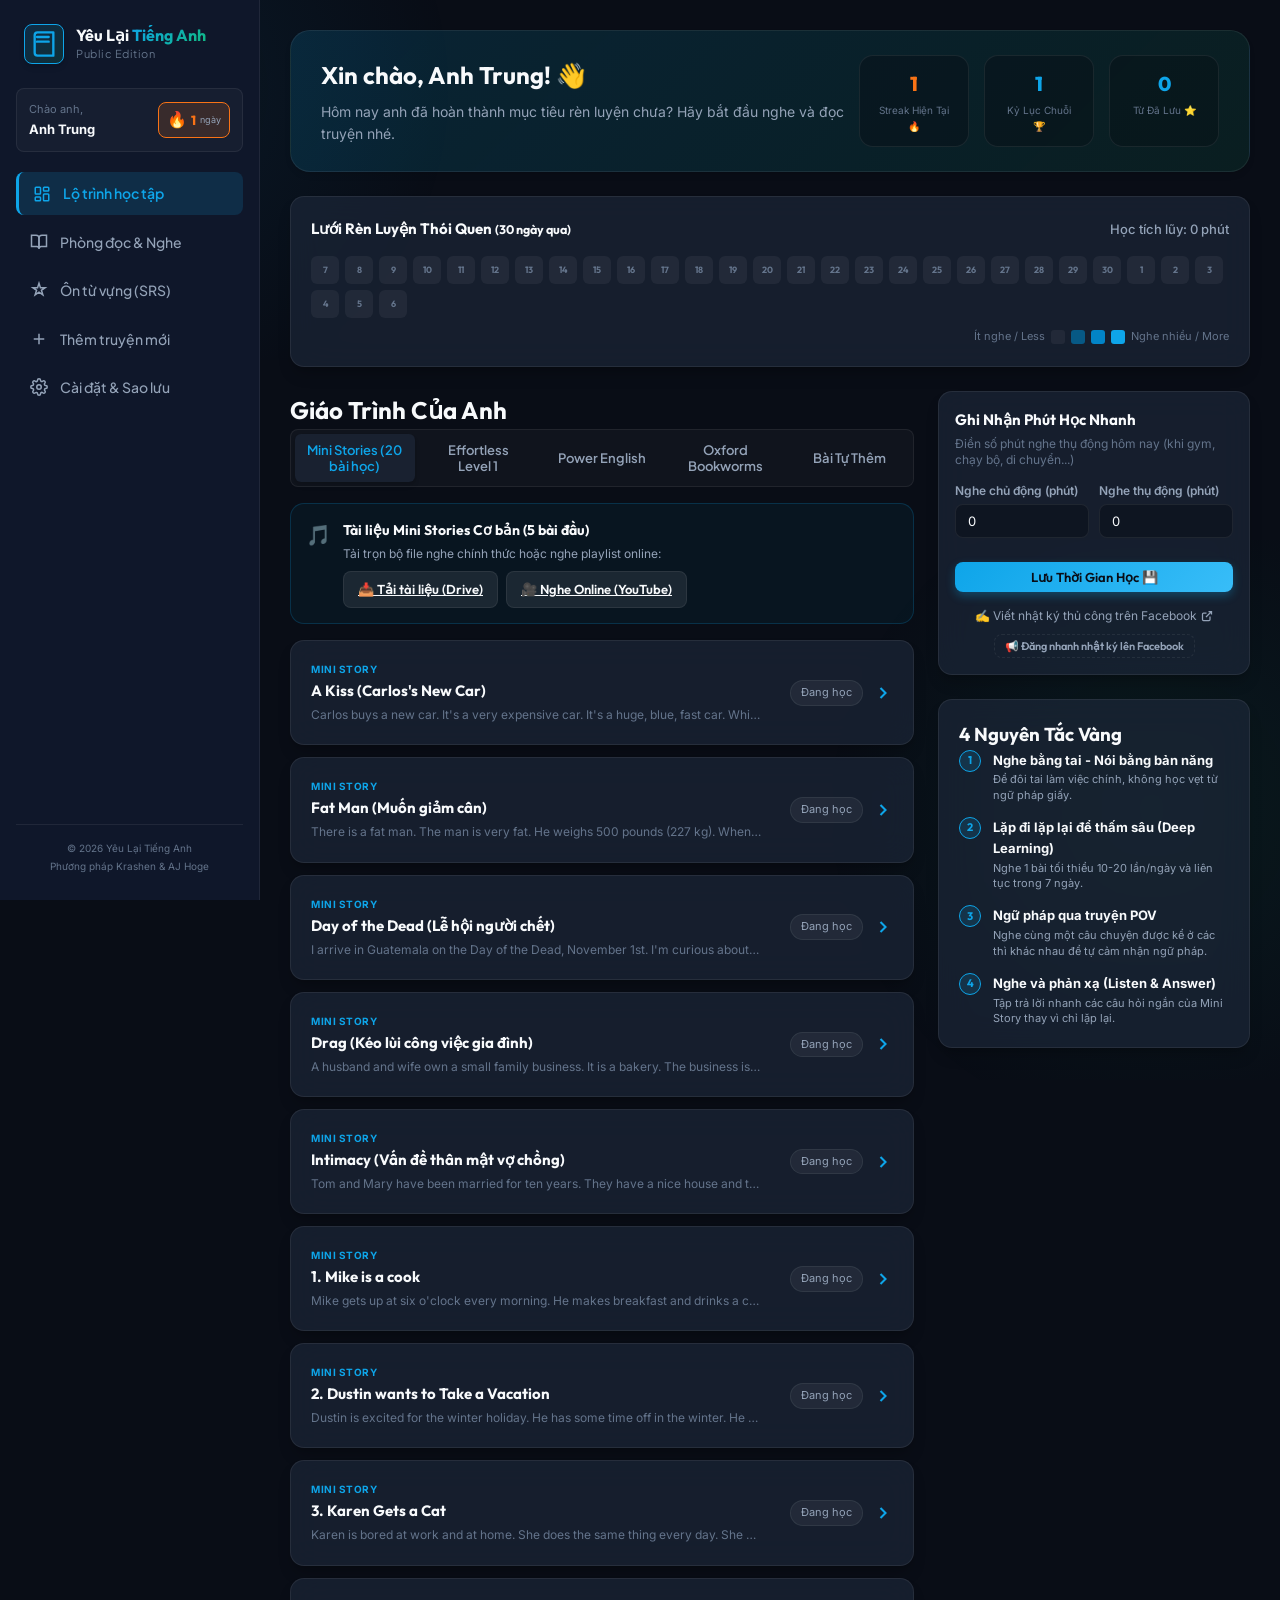
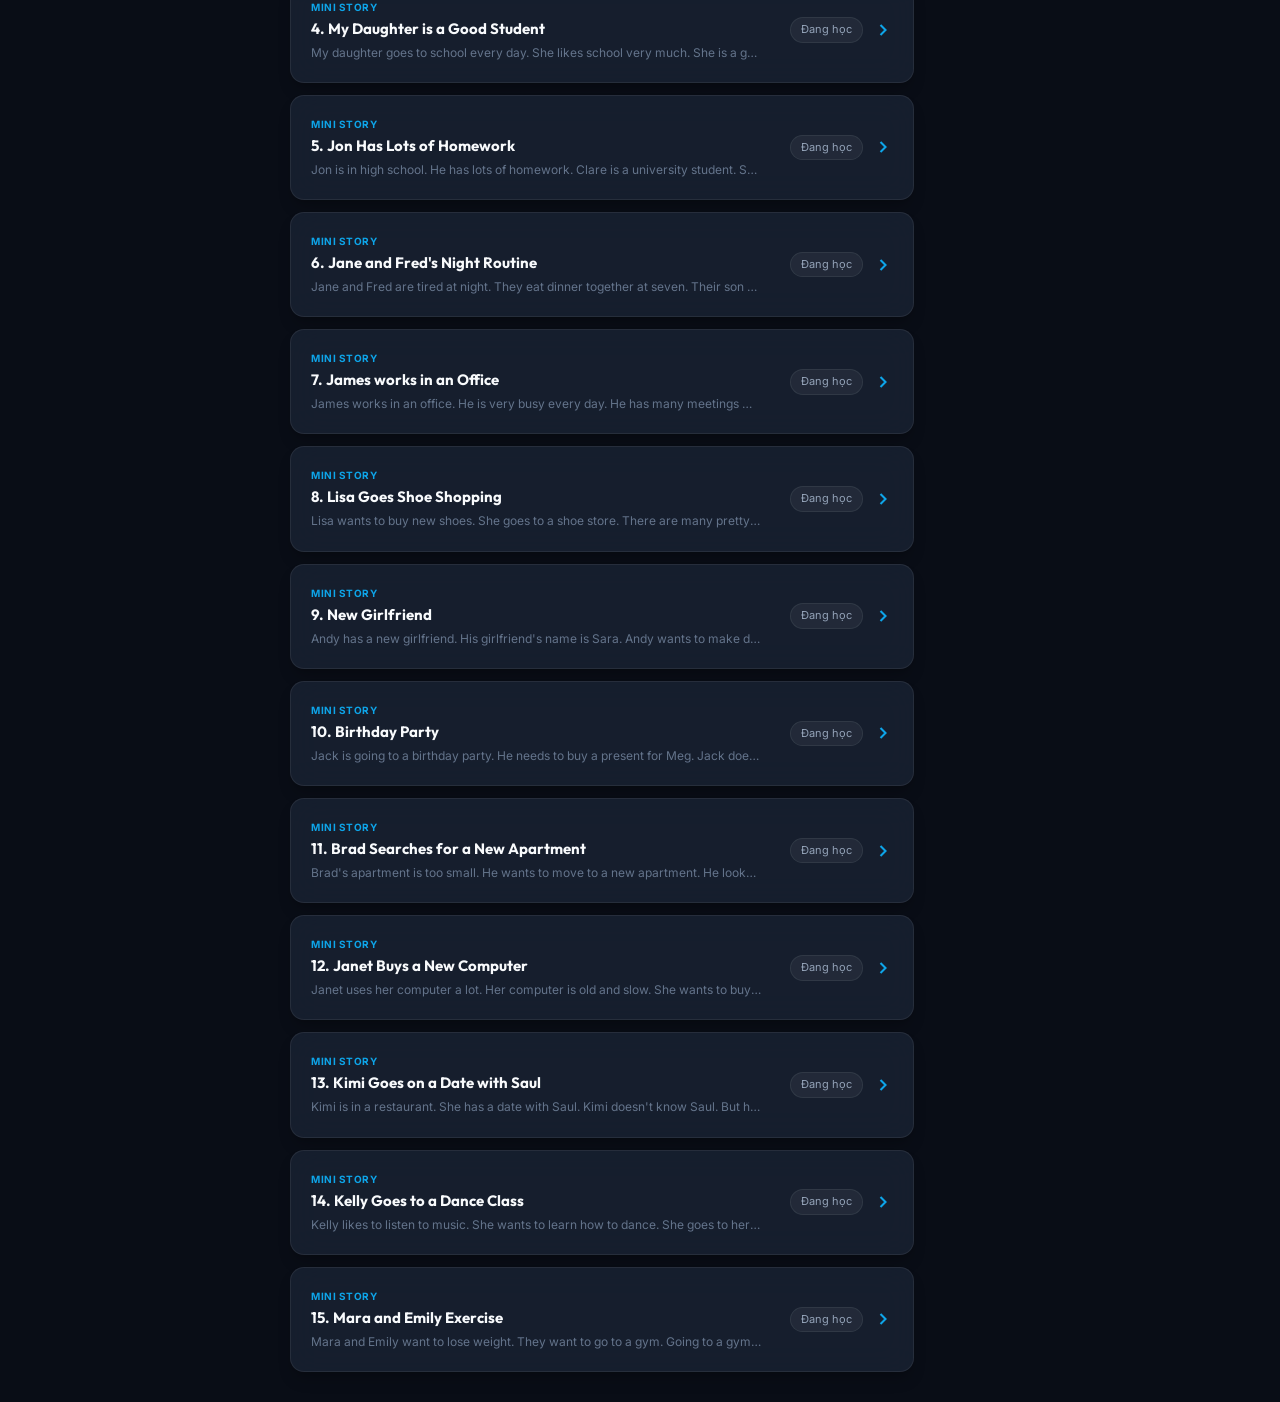
==== commit b22b6ce9: "Chore: add cache-buster version 2.0.4 to style and scripts" ====
--- a/app.html
+++ b/app.html
@@ -12,7 +12,7 @@
     <link href="https://fonts.googleapis.com/css2?family=Inter:wght@300;400;500;600;700&family=Outfit:wght@300;400;500;600;700;800;900&family=Plus+Jakarta+Sans:wght@300;400;500;600;700;800&display=swap" rel="stylesheet">
     
     <!-- App Stylesheet -->
-    <link rel="stylesheet" href="app.css">
+    <link rel="stylesheet" href="app.css?v=2.0.4">
 </head>
 <body class="dark-theme">
 
@@ -727,8 +727,18 @@
         </div>
     </div>
 
+    <!-- Trình giám sát lỗi trực tiếp trên giao diện để debug nhanh -->
+    <script>
+        window.addEventListener('error', function(event) {
+            alert("PHÁT HIỆN LỖI CODE: " + event.message + "\nTại: " + event.filename + " (Dòng: " + event.lineno + ")");
+        });
+        window.addEventListener('unhandledrejection', function(event) {
+            alert("PHÁT HIỆN LỖI HỨA HẸN (Promise): " + event.reason);
+        });
+    </script>
+
     <!-- Scripts -->
-    <script src="books.js"></script>
-    <script src="app.js"></script>
+    <script src="books.js?v=2.0.4"></script>
+    <script src="app.js?v=2.0.4"></script>
 </body>
 </html>
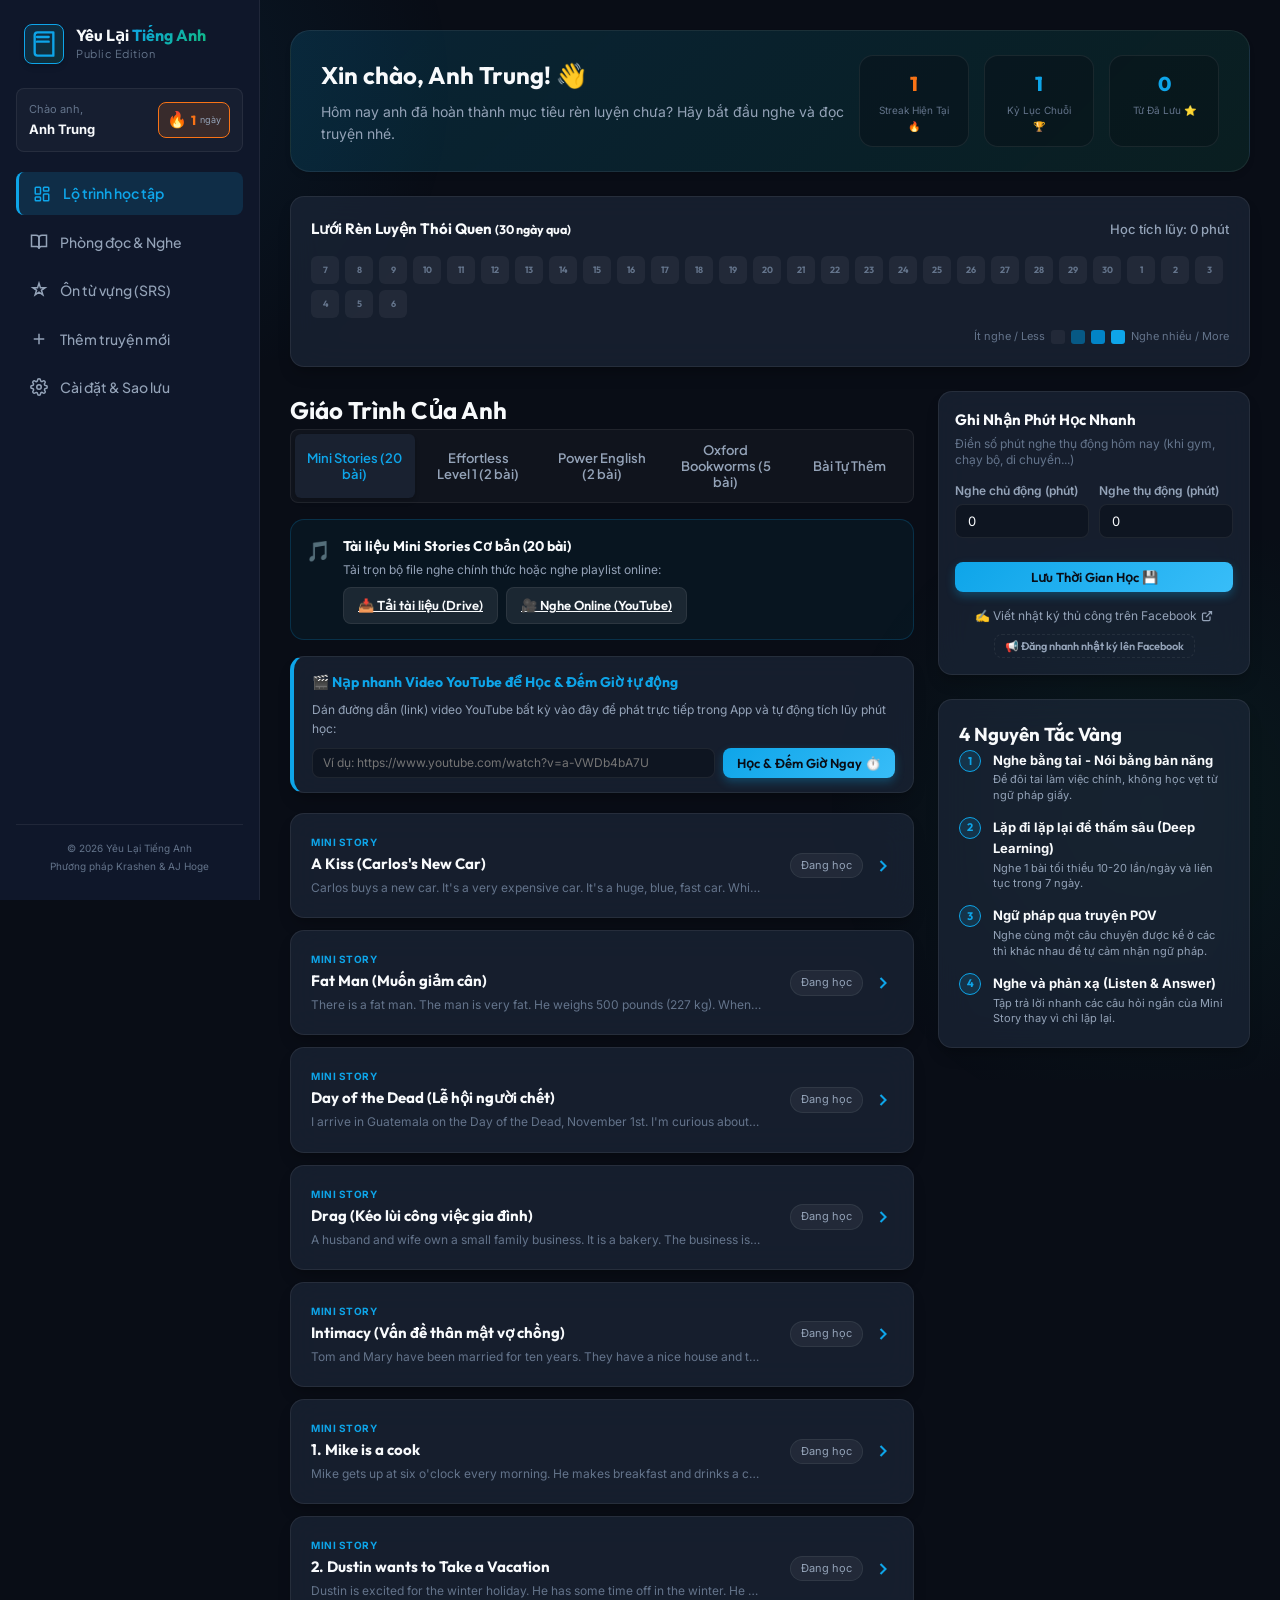
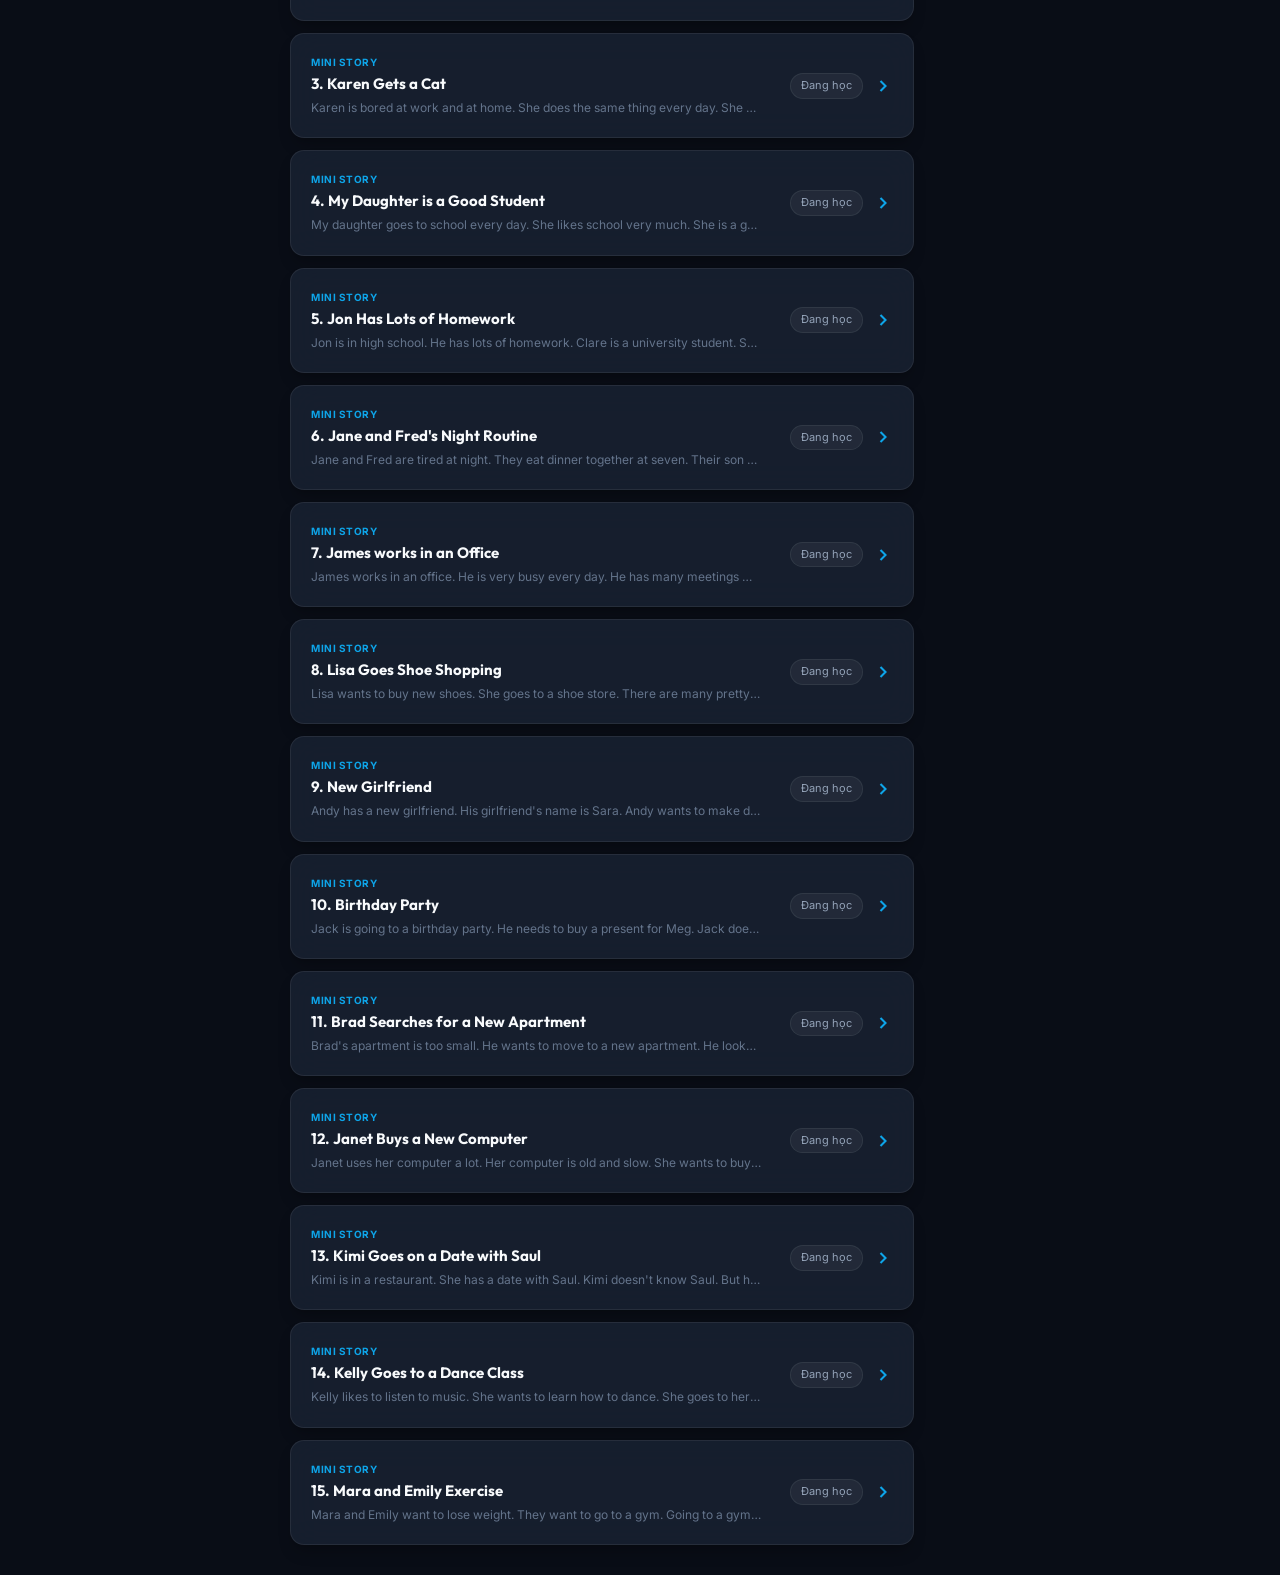
==== commit 2f10a9e9: "Feat: preload Oxford Bookworms, Level 1 & Power English lessons and add Quick YouTube Loader for liv" ====
--- a/app.html
+++ b/app.html
@@ -12,7 +12,7 @@
     <link href="https://fonts.googleapis.com/css2?family=Inter:wght@300;400;500;600;700&family=Outfit:wght@300;400;500;600;700;800;900&family=Plus+Jakarta+Sans:wght@300;400;500;600;700;800&display=swap" rel="stylesheet">
     
     <!-- App Stylesheet -->
-    <link rel="stylesheet" href="app.css?v=2.0.4">
+    <link rel="stylesheet" href="app.css?v=3.0.0">
 </head>
 <body class="dark-theme">
 
@@ -169,10 +169,10 @@
                         
                         <!-- Tabs switcher for curriculum -->
                         <div class="curriculum-tabs">
-                            <button class="tab-btn active" data-tab="tab-ministory">Mini Stories (20 bài học)</button>
-                            <button class="tab-btn" data-tab="tab-level1">Effortless Level 1</button>
-                            <button class="tab-btn" data-tab="tab-power">Power English</button>
-                            <button class="tab-btn" data-tab="tab-bookworms">Oxford Bookworms</button>
+                            <button class="tab-btn active" data-tab="tab-ministory">Mini Stories (20 bài)</button>
+                            <button class="tab-btn" data-tab="tab-level1">Effortless Level 1 (2 bài)</button>
+                            <button class="tab-btn" data-tab="tab-power">Power English (2 bài)</button>
+                            <button class="tab-btn" data-tab="tab-bookworms">Oxford Bookworms (5 bài)</button>
                             <button class="tab-btn" data-tab="tab-custom">Bài Tự Thêm</button>
                         </div>
 
@@ -181,12 +181,22 @@
                             <div class="info-alert">
                                 <span class="alert-icon">🎵</span>
                                 <div class="alert-body">
-                                    <h4>Tài liệu Mini Stories Cơ bản (5 bài đầu)</h4>
+                                    <h4>Tài liệu Mini Stories Cơ bản (20 bài)</h4>
                                     <p>Tải trọn bộ file nghe chính thức hoặc nghe playlist online:</p>
                                     <div class="alert-actions" style="margin-top: 8px; display: flex; gap: 8px;">
                                         <a href="https://drive.google.com/drive/folders/11wb0_GS9Hrpa-W4zCFWnxLv69PbQ86Dd" target="_blank" class="btn btn-secondary btn-sm">📥 Tải tài liệu (Drive)</a>
                                         <a href="https://www.youtube.com/playlist?list=PLzdMWtEjIEOIRHp5v7WpntG-Qt3EpfC5n" target="_blank" class="btn btn-secondary btn-sm">🎥 Nghe Online (YouTube)</a>
                                     </div>
+                                </div>
+                            </div>
+                            <div class="glass-card youtube-quick-loader" style="margin-bottom: 20px; padding: 14px 18px; border-left: 4px solid var(--sky);">
+                                <h4 style="margin-bottom: 6px; font-size: 14px; color: var(--sky); display: flex; align-items: center; gap: 6px;">
+                                    <span>🎬 Nạp nhanh Video YouTube để Học & Đếm Giờ tự động</span>
+                                </h4>
+                                <p style="font-size: 12px; color: var(--text-secondary); margin-bottom: 10px;">Dán đường dẫn (link) video YouTube bất kỳ vào đây để phát trực tiếp trong App và tự động tích lũy phút học:</p>
+                                <div style="display: flex; gap: 8px; flex-wrap: wrap;">
+                                    <input type="text" class="form-input form-input-sm yt-quick-input" placeholder="Ví dụ: https://www.youtube.com/watch?v=a-VWDb4bA7U" style="flex: 1; min-width: 240px;">
+                                    <button type="button" class="btn btn-primary btn-sm btn-load-yt-quick" data-category="ministory">Học & Đếm Giờ Ngay ⏱️</button>
                                 </div>
                             </div>
                             <div class="lessons-list" id="ministory-lessons-root">
@@ -199,11 +209,21 @@
                             <div class="info-alert">
                                 <span class="alert-icon">💡</span>
                                 <div class="alert-body">
-                                    <h4>Tài Liệu Effortless English Level 1 (8 Bài)</h4>
-                                    <p>Học sau khi hoàn thành 5 bài Mini Stories. Tải tài liệu chính thức về máy:</p>
+                                    <h4>Tài Liệu Effortless English Level 1</h4>
+                                    <p>Học sau khi hoàn thành các bài Mini Stories. Tải tài liệu chính thức về máy:</p>
                                     <div class="alert-actions" style="margin-top: 8px;">
                                         <a href="https://drive.google.com/drive/folders/0BxFxjqD8nHVFfmxBRWswY3h0Z1d4MEZkR1ZPa090bE40a0Jod29rS1hONHk4c3pFeVVnMmc?resourcekey=0-EOF64mS1V88p8Xg7-DXibg" target="_blank" class="btn btn-secondary btn-sm">📥 Tải tài liệu (Drive)</a>
                                     </div>
+                                </div>
+                            </div>
+                            <div class="glass-card youtube-quick-loader" style="margin-bottom: 20px; padding: 14px 18px; border-left: 4px solid var(--sky);">
+                                <h4 style="margin-bottom: 6px; font-size: 14px; color: var(--sky); display: flex; align-items: center; gap: 6px;">
+                                    <span>🎬 Nạp nhanh Video YouTube để Học & Đếm Giờ tự động</span>
+                                </h4>
+                                <p style="font-size: 12px; color: var(--text-secondary); margin-bottom: 10px;">Dán đường dẫn (link) video YouTube Effortless Level 1 vào đây để nhúng vào App và đếm giờ học:</p>
+                                <div style="display: flex; gap: 8px; flex-wrap: wrap;">
+                                    <input type="text" class="form-input form-input-sm yt-quick-input" placeholder="Ví dụ: https://www.youtube.com/watch?v=..." style="flex: 1; min-width: 240px;">
+                                    <button type="button" class="btn btn-primary btn-sm btn-load-yt-quick" data-category="level1">Học & Đếm Giờ Ngay ⏱️</button>
                                 </div>
                             </div>
                             <div class="lessons-list" id="level1-lessons-root">
@@ -223,6 +243,16 @@
                                     </div>
                                 </div>
                             </div>
+                            <div class="glass-card youtube-quick-loader" style="margin-bottom: 20px; padding: 14px 18px; border-left: 4px solid var(--sky);">
+                                <h4 style="margin-bottom: 6px; font-size: 14px; color: var(--sky); display: flex; align-items: center; gap: 6px;">
+                                    <span>🎬 Nạp nhanh Video YouTube để Học & Đếm Giờ tự động</span>
+                                </h4>
+                                <p style="font-size: 12px; color: var(--text-secondary); margin-bottom: 10px;">Dán đường dẫn (link) video YouTube Power English vào đây để nhúng vào App và đếm giờ học:</p>
+                                <div style="display: flex; gap: 8px; flex-wrap: wrap;">
+                                    <input type="text" class="form-input form-input-sm yt-quick-input" placeholder="Ví dụ: https://www.youtube.com/watch?v=..." style="flex: 1; min-width: 240px;">
+                                    <button type="button" class="btn btn-primary btn-sm btn-load-yt-quick" data-category="power">Học & Đếm Giờ Ngay ⏱️</button>
+                                </div>
+                            </div>
                             <div class="lessons-list" id="power-lessons-root">
                                 <!-- Custom lessons with category "power" -->
                             </div>
@@ -234,10 +264,20 @@
                                 <span class="alert-icon">📚</span>
                                 <div class="alert-body">
                                     <h4>Lộ trình Oxford Bookworms (Starter -> Stage 6)</h4>
-                                    <p>Mỗi ngày đọc sách ~30 phút. Đọc hiểu nghĩa 100% -> nghe lại kết hợp nhìn chữ đạt 90% -> chuyển truyện mới. Anh có thể truy cập bảng tính đầy đủ của lớp hoặc tự dán truyện vào để tra cứu nhanh.</p>
-                                    <div class="alert-actions">
+                                    <p>Mỗi ngày đọc sách ~30 phút. Đọc hiểu nghĩa 100% -> nghe lại kết hợp nhìn chữ đạt 90% -> chuyển truyện mới. Anh có thể chọn bài học bên dưới hoặc dán bất kỳ link video YouTube Bookworms nào vào để nhúng học trực tiếp trong App!</p>
+                                    <div class="alert-actions" style="margin-top: 8px;">
                                         <a href="https://docs.google.com/spreadsheets/d/11UTJLQIuKvhg-BsPZe4dBKd4JqHQHw5T6WqCl8LxkCw" target="_blank" class="btn btn-secondary btn-sm">📊 Mở Bảng Tính Sách Bookworms</a>
                                     </div>
+                                </div>
+                            </div>
+                            <div class="glass-card youtube-quick-loader" style="margin-bottom: 20px; padding: 14px 18px; border-left: 4px solid var(--sky);">
+                                <h4 style="margin-bottom: 6px; font-size: 14px; color: var(--sky); display: flex; align-items: center; gap: 6px;">
+                                    <span>🎬 Nạp nhanh Video YouTube Oxford Bookworms để Học & Đếm Giờ</span>
+                                </h4>
+                                <p style="font-size: 12px; color: var(--text-secondary); margin-bottom: 10px;">Dán link video YouTube Bookworms bất kỳ (ví dụ New Yorkers, Sherlock Holmes...) để phát trực tiếp trong App và tính giờ học tự động:</p>
+                                <div style="display: flex; gap: 8px; flex-wrap: wrap;">
+                                    <input type="text" class="form-input form-input-sm yt-quick-input" placeholder="Dán link YouTube tại đây (Ví dụ: https://www.youtube.com/watch?v=...)" style="flex: 1; min-width: 240px;">
+                                    <button type="button" class="btn btn-primary btn-sm btn-load-yt-quick" data-category="bookworm">Học & Đếm Giờ Ngay ⏱️</button>
                                 </div>
                             </div>
                             <div class="lessons-list" id="bookworms-lessons-root">
@@ -738,7 +778,7 @@
     </script>
 
     <!-- Scripts -->
-    <script src="books.js?v=2.0.4"></script>
-    <script src="app.js?v=2.0.4"></script>
+    <script src="books.js?v=3.0.0"></script>
+    <script src="app.js?v=3.0.0"></script>
 </body>
 </html>
